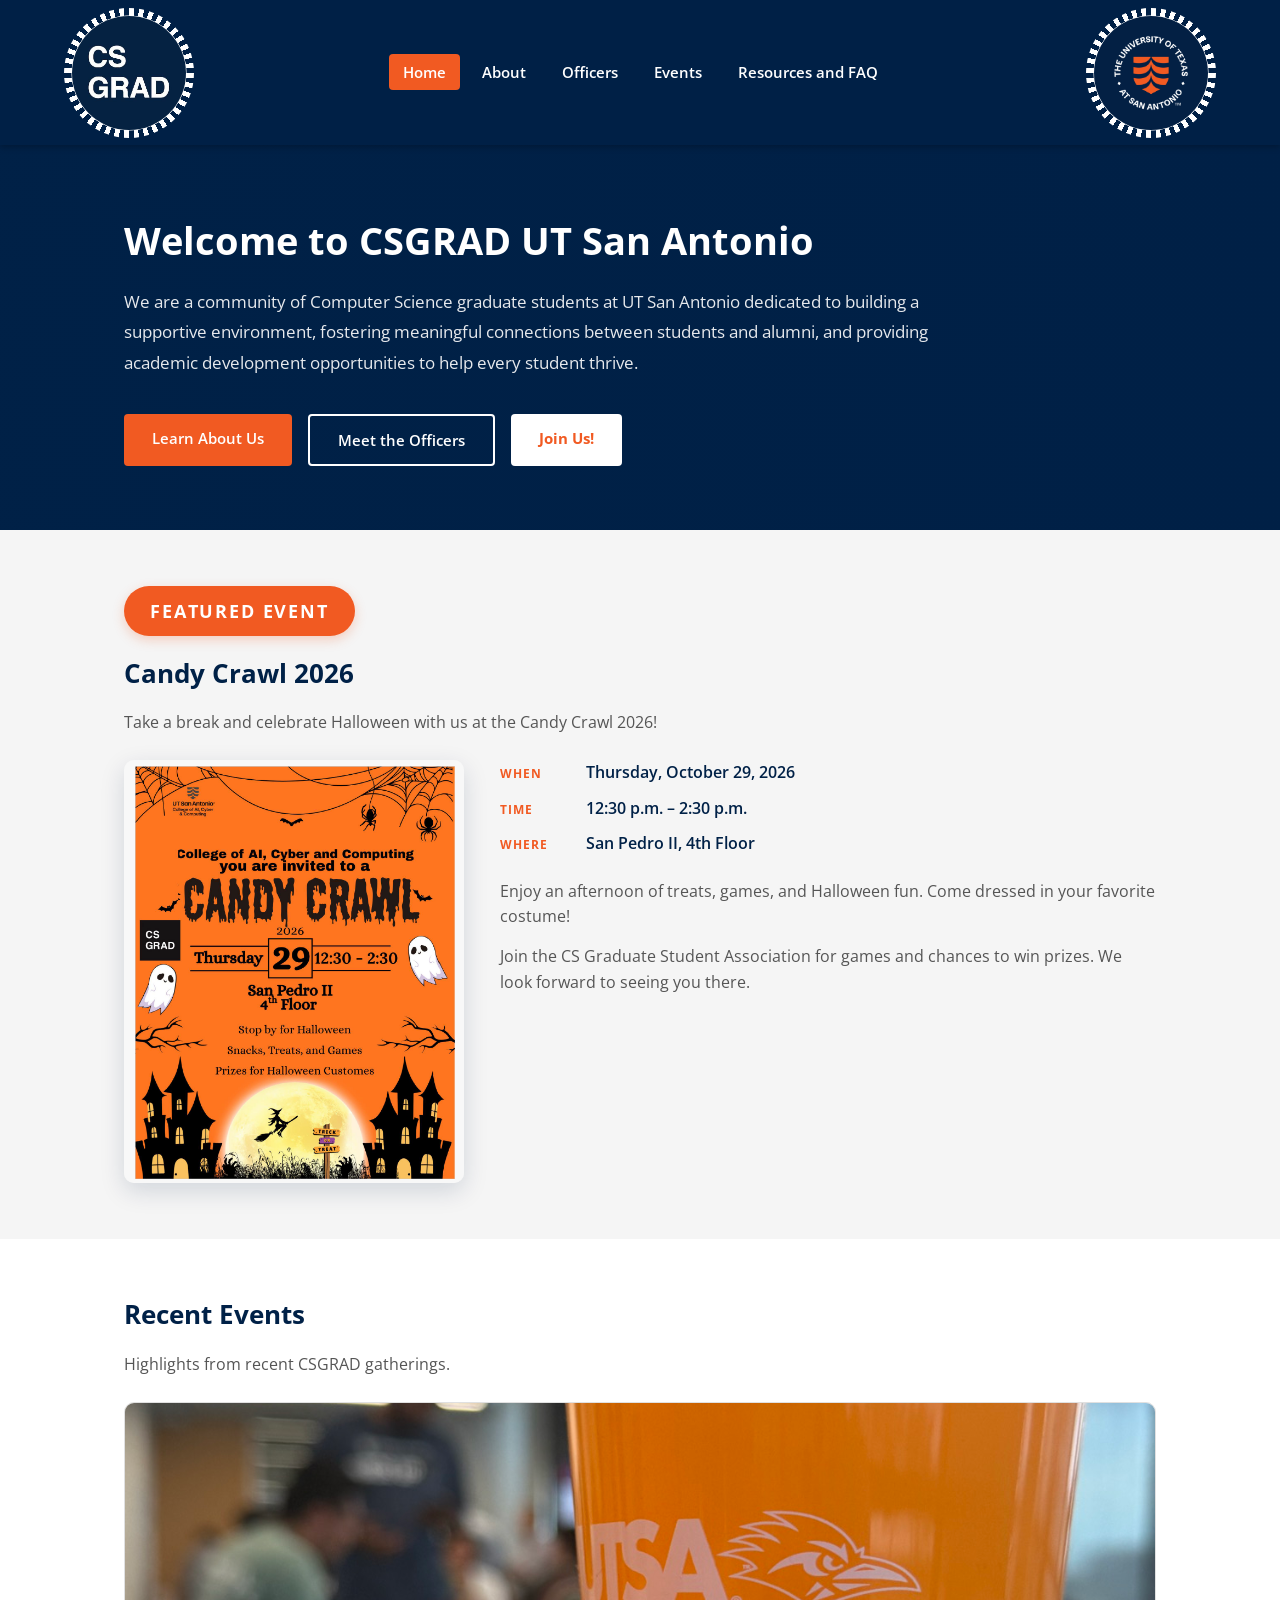
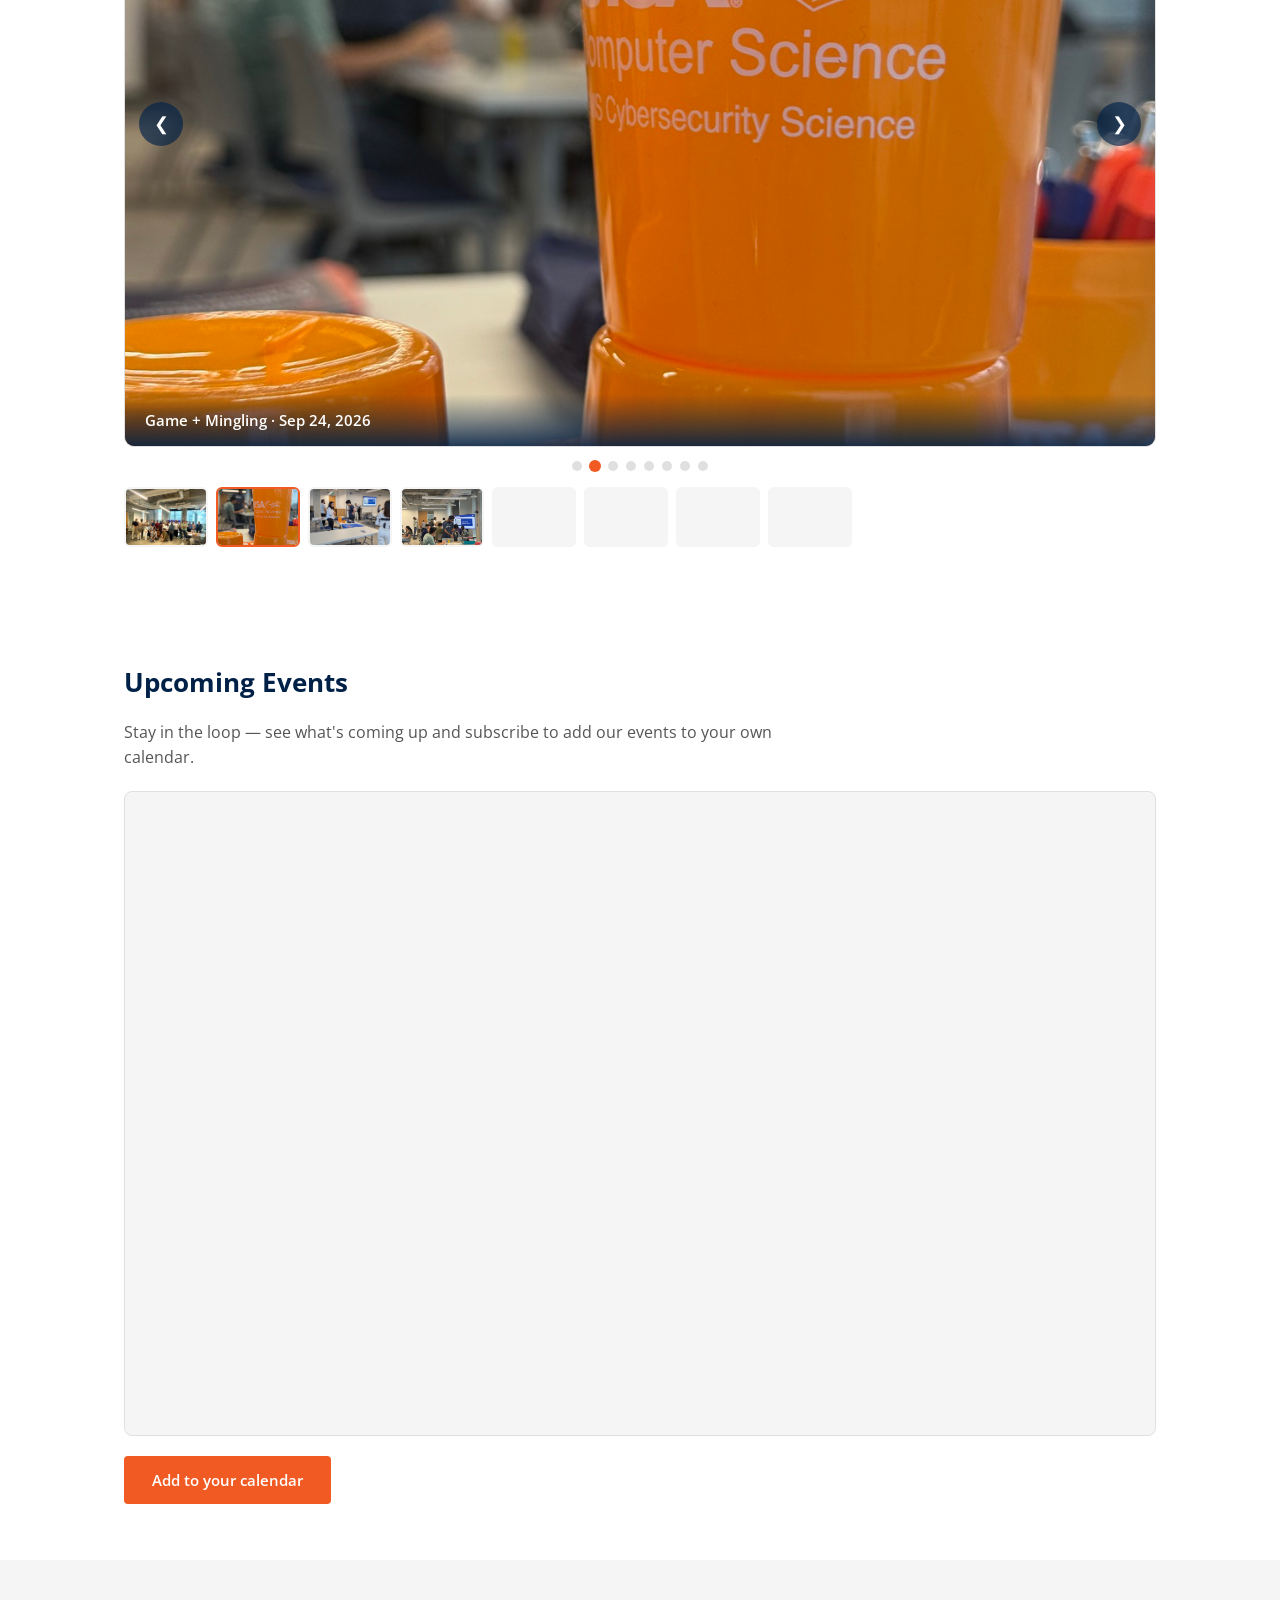
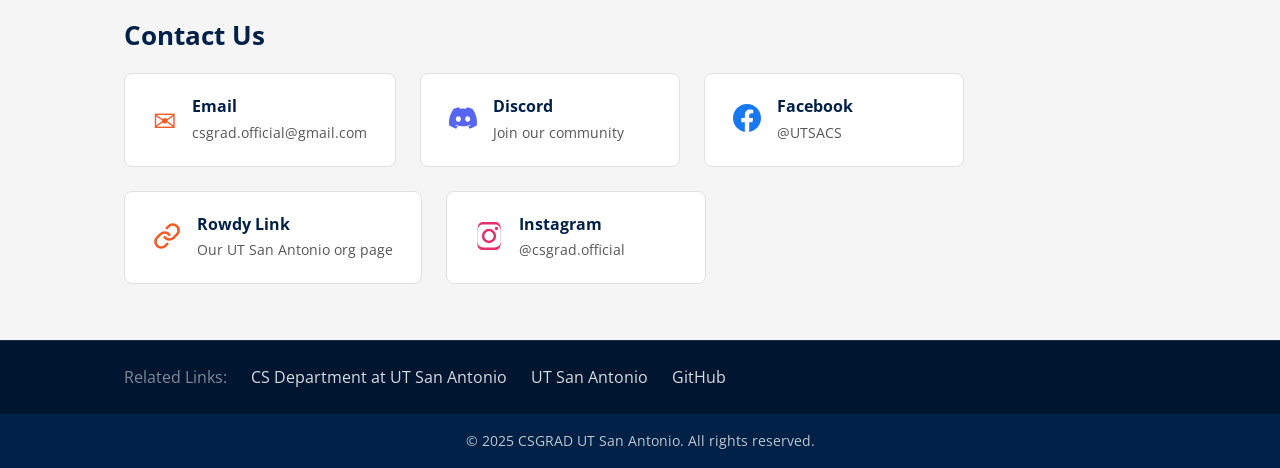
==== index.html @ 3ca91244 "Move Upcoming Events calendar to bottom of home page Reorder sections to: Hero -> Featured Event -> " ====
<!DOCTYPE html>
<html lang="en">
<head>
  <meta charset="UTF-8" />
  <meta name="viewport" content="width=device-width, initial-scale=1.0" />
  <title>CSGRAD UT San Antonio</title>
  <link rel="stylesheet" href="css/style.css" />
  <link rel="icon" href="logos/csgradlogo.jpeg" type="image/jpeg" />
</head>
<body>
  <div id="nav-placeholder"></div>

  <main>
    <!-- Hero -->
    <section class="hero">
      <canvas class="matrix-rain hero-matrix" aria-hidden="true"></canvas>
      <div class="container">
        <h1>Welcome to CSGRAD UT San Antonio</h1>
        <p>We are a community of Computer Science graduate students at UT San Antonio dedicated to building a supportive environment, fostering meaningful connections between students and alumni, and providing academic development opportunities to help every student thrive.</p>
        <div class="hero-buttons">
          <a href="about.html" class="btn btn-primary">Learn About Us</a>
          <a href="officers.html" class="btn btn-outline">Meet the Officers</a>
          <a href="https://forms.cloud.microsoft/r/kxCNFFy83H" class="btn btn-orange" target="_blank" rel="noopener">Join Us!</a>
        </div>
      </div>
    </section>

    <!-- Featured Event -->
    <section class="section section-alt featured-event">
      <div class="container">
        <span class="featured-event-badge">Featured Event</span>
        <h2>Candy Crawl 2026</h2>
        <p class="events-intro">Take a break and celebrate Halloween with us at the Candy Crawl 2026!</p>
        <div class="featured-event-grid">
          <div class="featured-event-poster">
            <img src="photos/events/halloween/image001.png" alt="CSGRAD Candy Crawl 2026 poster — Thursday, October 29, 12:30 to 2:30 pm, San Pedro II 4th Floor" />
          </div>
          <div class="featured-event-details">
            <ul class="featured-event-meta">
              <li><span class="meta-label">When</span><span class="meta-value">Thursday, October 29, 2026</span></li>
              <li><span class="meta-label">Time</span><span class="meta-value">12:30 p.m. &ndash; 2:30 p.m.</span></li>
              <li><span class="meta-label">Where</span><span class="meta-value">San Pedro II, 4th Floor</span></li>
            </ul>
            <p>Enjoy an afternoon of treats, games, and Halloween fun. Come dressed in your favorite costume!</p>
            <p>Join the CS Graduate Student Association for games and chances to win prizes. We look forward to seeing you there.</p>
          </div>
        </div>
      </div>
    </section>

    <!-- Recent Events (slideshow) -->
    <section class="section events-gallery">
      <div class="container">
        <h2>Recent Events</h2>
        <p class="events-intro">Highlights from recent CSGRAD gatherings.</p>
        <div class="slideshow" data-autoplay="3000" aria-roledescription="carousel" aria-label="Recent CSGRAD events">
          <div class="slideshow-stage" tabindex="0">
            <img class="slide is-active" src="photos/events/game-mingling-2026-09-24/photo-01.jpg" alt="CSGRAD Game + Mingling event, Sep 24, 2026 — photo 1" decoding="async" />
            <img class="slide" src="photos/events/game-mingling-2026-09-24/photo-02.jpg" alt="CSGRAD Game + Mingling event, Sep 24, 2026 — photo 2" decoding="async" loading="lazy" />
            <img class="slide" src="photos/events/game-mingling-2026-09-24/photo-03.jpg" alt="CSGRAD Game + Mingling event, Sep 24, 2026 — photo 3" decoding="async" loading="lazy" />
            <img class="slide" src="photos/events/game-mingling-2026-09-24/photo-04.jpg" alt="CSGRAD Game + Mingling event, Sep 24, 2026 — photo 4" decoding="async" loading="lazy" />
            <img class="slide" src="photos/events/game-mingling-2026-09-24/photo-05.jpg" alt="CSGRAD Game + Mingling event, Sep 24, 2026 — photo 5" decoding="async" loading="lazy" />
            <img class="slide" src="photos/events/game-mingling-2026-09-24/photo-06.jpg" alt="CSGRAD Game + Mingling event, Sep 24, 2026 — photo 6" decoding="async" loading="lazy" />
            <img class="slide" src="photos/events/game-mingling-2026-09-24/photo-07.jpg" alt="CSGRAD Game + Mingling event, Sep 24, 2026 — photo 7" decoding="async" loading="lazy" />
            <img class="slide" src="photos/events/game-mingling-2026-09-24/photo-08.jpg" alt="CSGRAD Game + Mingling event, Sep 24, 2026 — photo 8" decoding="async" loading="lazy" />
            <button class="slideshow-arrow slideshow-arrow-prev" type="button" aria-label="Previous slide">&#10094;</button>
            <button class="slideshow-arrow slideshow-arrow-next" type="button" aria-label="Next slide">&#10095;</button>
            <div class="slideshow-caption">Game + Mingling · Sep 24, 2026</div>
          </div>
          <div class="slideshow-dots" role="tablist" aria-label="Choose slide"></div>
          <div class="slideshow-thumbs" role="tablist" aria-label="Slide thumbnails"></div>
        </div>
      </div>
    </section>

    <!-- Upcoming Events -->
    <section class="section events-section">
      <div class="container">
        <h2>Upcoming Events</h2>
        <p class="events-intro">Stay in the loop — see what's coming up and subscribe to add our events to your own calendar.</p>
        <div class="events-embed">
          <iframe
            src="https://calendar.google.com/calendar/embed?src=csgrad.official%40gmail.com&ctz=America%2FChicago&mode=MONTH&showTitle=0&showPrint=0&showCalendars=0&showTabs=1&showTz=0&showNav=1&showDate=1"
            title="CSGRAD UT San Antonio events calendar"
            frameborder="0"
            scrolling="no"
            loading="lazy"></iframe>
        </div>
        <div class="events-cta">
          <a href="https://calendar.google.com/calendar/u/0?cid=Y3NncmFkLm9mZmljaWFsQGdtYWlsLmNvbQ"
             class="btn btn-primary"
             target="_blank"
             rel="noopener">Add to your calendar</a>
        </div>
      </div>
    </section>

    <!-- Contact -->
    <section class="section section-alt">
      <div class="container">
        <h2>Contact Us</h2>
        <div class="contact-cards">
          <a href="mailto:csgradofficial@gmail.com" class="contact-card">
            <div class="contact-icon">&#9993;</div>
            <div>
              <strong>Email</strong>
              <span>csgrad.official@gmail.com</span>
            </div>
          </a>
          <a href="https://discord.gg/RdWePc4hA3" target="_blank" rel="noopener" class="contact-card">
            <div class="contact-icon discord-icon">
              <svg xmlns="http://www.w3.org/2000/svg" viewBox="0 0 24 24" fill="currentColor" width="28" height="28">
                <path d="M20.317 4.37a19.791 19.791 0 0 0-4.885-1.515.074.074 0 0 0-.079.037c-.21.375-.444.864-.608 1.25a18.27 18.27 0 0 0-5.487 0 12.64 12.64 0 0 0-.617-1.25.077.077 0 0 0-.079-.037A19.736 19.736 0 0 0 3.677 4.37a.07.07 0 0 0-.032.027C.533 9.046-.32 13.58.099 18.057a.082.082 0 0 0 .031.057 19.9 19.9 0 0 0 5.993 3.03.078.078 0 0 0 .084-.028 14.09 14.09 0 0 0 1.226-1.994.076.076 0 0 0-.041-.106 13.107 13.107 0 0 1-1.872-.892.077.077 0 0 1-.008-.128 10.2 10.2 0 0 0 .372-.292.074.074 0 0 1 .077-.01c3.928 1.793 8.18 1.793 12.062 0a.074.074 0 0 1 .078.01c.12.098.246.198.373.292a.077.077 0 0 1-.006.127 12.299 12.299 0 0 1-1.873.892.077.077 0 0 0-.041.107c.36.698.772 1.362 1.225 1.993a.076.076 0 0 0 .084.028 19.839 19.839 0 0 0 6.002-3.03.077.077 0 0 0 .032-.054c.5-5.177-.838-9.674-3.549-13.66a.061.061 0 0 0-.031-.03zM8.02 15.33c-1.183 0-2.157-1.085-2.157-2.419 0-1.333.956-2.419 2.157-2.419 1.21 0 2.176 1.096 2.157 2.42 0 1.333-.956 2.418-2.157 2.418zm7.975 0c-1.183 0-2.157-1.085-2.157-2.419 0-1.333.955-2.419 2.157-2.419 1.21 0 2.176 1.096 2.157 2.42 0 1.333-.946 2.418-2.157 2.418z"/>
              </svg>
            </div>
            <div>
              <strong>Discord</strong>
              <span>Join our community</span>
            </div>
          </a>
          <a href="https://www.facebook.com/UTSACS/" target="_blank" rel="noopener" class="contact-card">
            <div class="contact-icon facebook-icon">
              <svg xmlns="http://www.w3.org/2000/svg" viewBox="0 0 24 24" fill="currentColor" width="28" height="28">
                <path d="M24 12.073c0-6.627-5.373-12-12-12s-12 5.373-12 12c0 5.99 4.388 10.954 10.125 11.854v-8.385H7.078v-3.47h3.047V9.43c0-3.007 1.792-4.669 4.533-4.669 1.312 0 2.686.235 2.686.235v2.953H15.83c-1.491 0-1.956.925-1.956 1.874v2.25h3.328l-.532 3.47h-2.796v8.385C19.612 23.027 24 18.062 24 12.073z"/>
              </svg>
            </div>
            <div>
              <strong>Facebook</strong>
              <span>@UTSACS</span>
            </div>
          </a>
          <a href="https://rowdylink.utsa.edu/organization/csgrad" target="_blank" rel="noopener" class="contact-card">
            <div class="contact-icon rowdylink-icon">
              <svg xmlns="http://www.w3.org/2000/svg" viewBox="0 0 24 24" fill="none" stroke="currentColor" stroke-width="2.2" stroke-linecap="round" stroke-linejoin="round" width="28" height="28">
                <path d="M10 13a5 5 0 0 0 7.54.54l3-3a5 5 0 0 0-7.07-7.07l-1.72 1.72"/>
                <path d="M14 11a5 5 0 0 0-7.54-.54l-3 3a5 5 0 0 0 7.07 7.07l1.72-1.72"/>
              </svg>
            </div>
            <div>
              <strong>Rowdy Link</strong>
              <span>Our UT San Antonio org page</span>
            </div>
          </a>
          <a href="https://www.instagram.com/csgrad.official/" target="_blank" rel="noopener" class="contact-card">
            <div class="contact-icon instagram-icon">
              <svg xmlns="http://www.w3.org/2000/svg" viewBox="0 0 24 24" fill="currentColor" width="28" height="28">
                <path d="M12 2.163c3.204 0 3.584.012 4.849.07 1.366.062 2.633.334 3.608 1.308.975.975 1.246 2.242 1.308 3.608.058 1.265.069 1.645.069 4.849 0 3.205-.012 3.584-.069 4.849-.062 1.366-.334 2.633-1.308 3.608-.975.975-2.242 1.246-3.608 1.308-1.265.058-1.645.069-4.849.069-3.204 0-3.584-.012-4.849-.069-1.366-.062-2.633-.334-3.608-1.308-.975-.975-1.246-2.242-1.308-3.608C2.175 15.647 2.163 15.267 2.163 12s.012-3.584.07-4.849c.062-1.366.334-2.633 1.308-3.608.975-.975 2.242-1.246 3.608-1.308C8.416 2.175 8.796 2.163 12 2.163zm0-2.163C8.741 0 8.332.014 7.052.072 5.775.132 4.657.393 3.678 1.372c-.98.98-1.24 2.097-1.3 3.374C2.014 6.026 2 6.435 2 12s.014 5.974.072 7.254c.06 1.277.32 2.394 1.3 3.374.98.98 2.097 1.24 3.374 1.3C8.026 23.986 8.435 24 12 24s3.974-.014 5.254-.072c1.277-.06 2.394-.32 3.374-1.3.98-.98 1.24-2.097 1.3-3.374.058-1.28.072-1.689.072-7.254s-.014-5.974-.072-7.254c-.06-1.277-.32-2.394-1.3-3.374-.98-.98-2.097-1.24-3.374-1.3C15.974.014 15.565 0 12 0zm0 5.838a6.162 6.162 0 1 0 0 12.324 6.162 6.162 0 0 0 0-12.324zM12 16a4 4 0 1 1 0-8 4 4 0 0 1 0 8zm6.406-11.845a1.44 1.44 0 1 0 0 2.881 1.44 1.44 0 0 0 0-2.881z"/>
              </svg>
            </div>
            <div>
              <strong>Instagram</strong>
              <span>@csgrad.official</span>
            </div>
          </a>
        </div>
      </div>
    </section>
  </main>

  <div id="footer-placeholder"></div>
  <script src="js/main.js"></script>
  <script src="js/matrix.js"></script>
  <script src="js/slideshow.js"></script>
</body>
</html>
---- css/style.css ----
@import url('https://fonts.googleapis.com/css2?family=Open+Sans:wght@400;600;700&display=swap');

/* ── Variables ── */
:root {
  --orange: #F15A22;
  --navy:   #002147;
  --white:  #FFFFFF;
  --gray-light: #F5F5F5;
  --gray-mid:   #E0E0E0;
  --gray-text:  #555555;
  --nav-height: 145px;
}

/* ── Reset ── */
*, *::before, *::after { box-sizing: border-box; margin: 0; padding: 0; }
html { scroll-behavior: smooth; }
body {
  font-family: 'Open Sans', sans-serif;
  font-size: 16px;
  line-height: 1.6;
  color: #222;
  background: var(--white);
  padding-top: var(--nav-height);
}
img { max-width: 100%; display: block; }
a { color: var(--orange); text-decoration: none; }
a:hover { text-decoration: underline; }

/* ── Layout container ── */
.container {
  width: 100%;
  max-width: 1080px;
  margin: 0 auto;
  padding: 0 24px;
}

/* ── Navbar ── */
.navbar {
  position: fixed;
  top: 0; left: 0; right: 0;
  height: var(--nav-height);
  background: var(--navy);
  z-index: 100;
  box-shadow: 0 2px 6px rgba(0,0,0,0.25);
}
.nav-container {
  display: grid;
  grid-template-columns: 1fr auto 1fr;
  align-items: center;
  height: 100%;
  max-width: 1200px;
  margin: 0 auto;
  padding: 0 24px;
}
.nav-logo-left,
.nav-logo-right {
  --frame-size: 130px;
  --teeth: 40;
  width: var(--frame-size);
  height: var(--frame-size);
  display: inline-flex;
  align-items: center;
  justify-content: center;
  border-radius: 50%;
  background:
    radial-gradient(closest-side, var(--white) 88%, transparent 89%),
    repeating-conic-gradient(var(--white) 0 calc(180deg / var(--teeth)), transparent 0 calc(360deg / var(--teeth)));
}
.nav-logo-left  { justify-self: start; }
.nav-logo-right { justify-self: end; }
.nav-logo-left img {
  height: 114px;
  width: 114px;
  object-fit: cover;
  border-radius: 50%;
}
.nav-logo-right img {
  height: 114px;
  width: 114px;
  object-fit: cover;
  object-position: center;
  border-radius: 50%;
}
.nav-links {
  list-style: none;
  display: flex;
  gap: 8px;
}
.nav-links a {
  color: var(--white);
  font-weight: 600;
  font-size: 0.95rem;
  padding: 8px 14px;
  border-radius: 4px;
  transition: background 0.2s;
}
.nav-links a:hover,
.nav-links a.active {
  background: var(--orange);
  text-decoration: none;
}
.nav-toggle {
  display: none;
  background: none;
  border: none;
  color: var(--white);
  font-size: 1.6rem;
  cursor: pointer;
}

/* ── Page header (used on inner pages) ── */
.page-header {
  background: var(--navy);
  color: var(--white);
  padding: 48px 0 40px;
  text-align: center;
  position: relative;
  overflow: hidden;
  isolation: isolate;
}
.page-header h1,
.page-header p { position: relative; z-index: 1; }
.page-header h1 {
  font-size: 2rem;
  font-weight: 700;
  letter-spacing: 0.02em;
}
.page-header p {
  margin-top: 8px;
  font-size: 1rem;
  opacity: 0.85;
}
.page-header-matrix {
  position: absolute;
  inset: 0;
  width: 100%;
  height: 100%;
  z-index: 0;
  opacity: 0.22;
  pointer-events: none;
}
@media (prefers-reduced-motion: reduce) {
  .page-header-matrix { display: none; }
}

/* ── Section ── */
.section {
  padding: 56px 0;
}
.section-alt {
  background: var(--gray-light);
}
.section h2 {
  font-size: 1.6rem;
  font-weight: 700;
  color: var(--navy);
  margin-bottom: 16px;
}
.section p {
  color: var(--gray-text);
  max-width: 720px;
}

/* ── Hero ── */
.hero {
  background: var(--navy);
  color: var(--white);
  padding: 72px 0 64px;
  position: relative;
  overflow: hidden;
  isolation: isolate;
}
.hero > .container { position: relative; z-index: 1; }
.hero-matrix {
  position: absolute;
  inset: 0;
  width: 100%;
  height: 100%;
  z-index: 0;
  opacity: 0.28;
  pointer-events: none;
}
.hero::after {
  content: "";
  position: absolute;
  inset: 0;
  z-index: 0;
  background: linear-gradient(90deg, rgba(0,33,71,0.85) 0%, rgba(0,33,71,0.35) 60%, rgba(0,33,71,0.05) 100%);
  pointer-events: none;
}
.nav-matrix {
  position: absolute;
  inset: 0;
  width: 100%;
  height: 100%;
  z-index: 0;
  opacity: 0.22;
  pointer-events: none;
}
.navbar { isolation: isolate; }
.navbar .nav-container { position: relative; z-index: 1; }
@media (prefers-reduced-motion: reduce) {
  .hero-matrix,
  .nav-matrix,
  .hero::after { display: none; }
}
.hero h1 {
  font-size: 2.4rem;
  font-weight: 700;
  margin-bottom: 24px;
  line-height: 1.2;
}
.hero p {
  font-size: 1.05rem;
  line-height: 1.8;
  max-width: 820px;
  opacity: 0.9;
  margin-bottom: 36px;
}
.hero-buttons {
  display: flex;
  gap: 16px;
  flex-wrap: wrap;
}
.btn {
  display: inline-block;
  padding: 12px 28px;
  border-radius: 4px;
  font-weight: 600;
  font-size: 0.95rem;
  transition: opacity 0.2s;
  text-decoration: none;
}
.btn:hover { opacity: 0.85; text-decoration: none; }
.btn-primary {
  background: var(--orange);
  color: var(--white);
}
.btn-outline {
  border: 2px solid var(--white);
  color: var(--white);
}
.btn-orange {
  background: var(--white);
  color: var(--orange);
  font-weight: 700;
}

/* ── What We Do cards ── */
.what-we-do-cards {
  display: grid;
  grid-template-columns: repeat(auto-fit, minmax(260px, 1fr));
  gap: 24px;
  margin-top: 24px;
}
.wwd-card {
  background: var(--white);
  border: 1px solid var(--gray-mid);
  border-radius: 8px;
  padding: 28px 24px;
  transition: transform 0.35s ease, box-shadow 0.35s ease;
}
.wwd-card:hover {
  transform: translateY(-6px);
  box-shadow: 0 12px 28px rgba(0, 33, 71, 0.12);
}
.wwd-icon {
  font-size: 2rem;
  margin-bottom: 12px;
  transition: transform 0.35s ease;
}
.wwd-card:hover .wwd-icon {
  transform: translateY(-4px);
}
.wwd-card h3 {
  font-size: 1.1rem;
  font-weight: 700;
  color: var(--navy);
  margin-bottom: 10px;
}
.wwd-card p {
  font-size: 0.95rem;
  color: var(--gray-text);
  max-width: none;
}
.about-cta { max-width: 640px; }
.about-cta p { margin-bottom: 24px; }

/* ── Scroll-triggered reveal ── */
.reveal,
.reveal-group > * {
  opacity: 0;
  transform: translateY(24px);
  transition: opacity 0.6s ease, transform 0.6s ease;
  will-change: opacity, transform;
}
.reveal.in-view,
.reveal-group > .in-view {
  opacity: 1;
  transform: translateY(0);
}
@media (prefers-reduced-motion: reduce) {
  .reveal,
  .reveal-group > * {
    opacity: 1;
    transform: none;
    transition: none;
  }
  .wwd-card,
  .wwd-card:hover { transform: none; box-shadow: none; transition: none; }
  .wwd-icon,
  .wwd-card:hover .wwd-icon { transform: none; transition: none; }
}

/* ── Officers ── */
.officers-grid {
  display: grid;
  grid-template-columns: repeat(auto-fill, minmax(300px, 1fr));
  gap: 28px;
  margin-top: 24px;
}
.officer-card {
  background: var(--white);
  border: 1px solid var(--gray-mid);
  border-radius: 10px;
  overflow: hidden;
  display: flex;
  flex-direction: column;
  transition: transform 0.35s ease, box-shadow 0.35s ease, opacity 0.6s ease;
  opacity: 0;
  transform: translateY(24px);
  will-change: transform, opacity;
}
.officer-card.in-view {
  opacity: 1;
  transform: translateY(0);
}
.officer-card:hover {
  transform: translateY(-6px);
  box-shadow: 0 12px 28px rgba(0, 33, 71, 0.15);
}
.officer-card.in-view:hover {
  transform: translateY(-6px);
}
.officer-photo-placeholder {
  width: 100%;
  height: 240px;
  background: var(--gray-light);
  display: flex;
  align-items: center;
  justify-content: center;
  color: #aaa;
  font-size: 1rem;
  border-bottom: 1px solid var(--gray-mid);
  overflow: hidden;
}
.officer-photo-placeholder img {
  width: 100%;
  height: 100%;
  object-fit: cover;
  transition: transform 0.5s ease;
}
.officer-card:hover .officer-photo-placeholder img {
  transform: scale(1.06);
}
@media (prefers-reduced-motion: reduce) {
  .officer-card {
    opacity: 1;
    transform: none;
    transition: none;
  }
  .officer-card:hover,
  .officer-card.in-view:hover { transform: none; box-shadow: none; }
  .officer-photo-placeholder img,
  .officer-card:hover .officer-photo-placeholder img { transition: none; transform: none; }
}
.officer-info {
  padding: 20px;
  display: flex;
  flex-direction: column;
  gap: 6px;
  flex: 1;
}
.officer-name {
  font-size: 1.1rem;
  font-weight: 700;
  color: var(--navy);
  margin: 0;
}
.officer-pronouns {
  font-size: 0.8rem;
  color: #888;
}
.officer-title {
  display: inline-block;
  background: var(--orange);
  color: var(--white);
  font-size: 0.78rem;
  font-weight: 700;
  padding: 3px 10px;
  border-radius: 20px;
  margin: 4px 0 8px;
  align-self: flex-start;
}
.officer-responsibilities {
  padding-left: 18px;
  font-size: 0.88rem;
  color: var(--gray-text);
  line-height: 1.7;
  margin-bottom: 8px;
}
.officer-bio-label {
  font-size: 0.78rem;
  font-weight: 700;
  text-transform: uppercase;
  letter-spacing: 0.06em;
  color: var(--navy);
  margin-top: 8px;
}
.officer-bio {
  font-size: 0.9rem;
  color: var(--gray-text);
  line-height: 1.6;
  max-width: none;
  flex: 1;
}
.officer-linkedin {
  display: inline-block;
  margin-top: 10px;
  font-size: 0.88rem;
  font-weight: 600;
  color: #0077B5;
}
.officer-linkedin:hover { text-decoration: underline; }
.officer-links { display: flex; gap: 16px; margin-top: 10px; flex-wrap: wrap; }
.officer-website { font-size: 0.88rem; font-weight: 600; color: var(--orange); }
.officer-website:hover { text-decoration: underline; }

/* ── Accordion (Resources page) ── */
.accordion {
  background: var(--white);
  border: 1px solid var(--gray-mid);
  border-radius: 8px;
  margin-bottom: 16px;
  overflow: hidden;
}
.accordion summary {
  cursor: pointer;
  padding: 24px 28px;
  font-size: 1.5rem;
  font-weight: 700;
  color: var(--navy);
  background: var(--gray-light);
  list-style: none;
  display: flex;
  align-items: center;
  gap: 16px;
  transition: background 0.2s;
  position: relative;
}
.accordion summary,
.accordion summary::marker,
.accordion summary::-webkit-details-marker { list-style: none; }
.accordion summary::-webkit-details-marker { display: none; }
.accordion summary::after {
  content: "+";
  margin-left: auto;
  font-size: 2rem;
  font-weight: 400;
  color: var(--orange);
  transition: transform 0.3s;
}
.accordion[open] summary::after { content: "−"; }
.accordion summary:hover { background: #eaeaea; }
.accordion-icon {
  font-size: 1.9rem;
  line-height: 1;
}
.accordion-body {
  padding: 24px 28px 32px;
  border-top: 1px solid var(--gray-mid);
}
.accordion-body h3 {
  color: var(--navy);
  font-size: 1.15rem;
  font-weight: 700;
  margin-top: 24px;
  margin-bottom: 10px;
  padding-bottom: 6px;
  border-bottom: 2px solid var(--orange);
  display: inline-block;
}
.accordion-body h3:first-child { margin-top: 0; }
.accordion-body h4 {
  color: var(--navy);
  font-size: 1rem;
  font-weight: 700;
  margin-top: 18px;
  margin-bottom: 8px;
}
.accordion-body p {
  color: var(--gray-text);
  margin-bottom: 12px;
  max-width: none;
}
.accordion-body ul {
  padding-left: 22px;
  color: var(--gray-text);
  line-height: 1.7;
  margin-bottom: 12px;
}
.accordion-body ul li { margin-bottom: 6px; }
.accordion-body .tip {
  background: #FFF6E5;
  border-left: 4px solid var(--orange);
  padding: 12px 16px;
  border-radius: 4px;
  margin: 14px 0;
}
.accordion-body .table-wrap {
  overflow-x: auto;
  margin: 12px 0 18px;
}
.accordion-body table {
  border-collapse: collapse;
  width: 100%;
  font-size: 0.92rem;
  border: 1px solid var(--gray-mid);
}
.accordion-body th,
.accordion-body td {
  padding: 10px 14px;
  text-align: left;
  border: 1px solid var(--gray-mid);
  vertical-align: top;
}
.accordion-body th {
  background: var(--gray-light);
  color: var(--navy);
  font-weight: 700;
  border-bottom: 2px solid var(--orange);
}
.accordion-body tbody tr:hover { background: #FAFAFA; }
.accordion-body code {
  background: var(--gray-light);
  padding: 2px 6px;
  border-radius: 3px;
  font-size: 0.88em;
  font-family: 'Courier New', monospace;
}
.documents-list {
  list-style: none;
  padding: 0;
  margin: 0;
}
.documents-list li { margin-bottom: 10px; }
.documents-list a {
  display: flex;
  align-items: center;
  gap: 14px;
  padding: 16px 20px;
  background: var(--white);
  border: 1px solid var(--gray-mid);
  border-radius: 8px;
  text-decoration: none;
  color: var(--navy);
  transition: box-shadow 0.2s, border-color 0.2s;
}
.documents-list a:hover {
  box-shadow: 0 3px 10px rgba(0,0,0,0.08);
  border-color: var(--orange);
  text-decoration: none;
}
.documents-list a::before {
  content: "\2B07";
  color: var(--orange);
  font-size: 1.2rem;
  font-weight: 700;
}
.doc-meta {
  margin-left: auto;
  font-size: 0.82rem;
  color: var(--gray-text);
  font-weight: 400;
}

/* ── Map preview cards ── */
.map-grid {
  display: grid;
  grid-template-columns: repeat(auto-fit, minmax(260px, 1fr));
  gap: 20px;
  margin: 8px 0 18px;
}
.map-card {
  margin: 0;
  background: var(--white);
  border: 1px solid var(--gray-mid);
  border-radius: 8px;
  overflow: hidden;
  display: flex;
  flex-direction: column;
}
.map-card > a {
  display: block;
  background: var(--gray-light);
  line-height: 0;
}
.map-card img {
  width: 100%;
  height: auto;
  display: block;
  transition: transform 0.25s;
}
.map-card:hover img { transform: scale(1.02); }
.map-card figcaption {
  padding: 12px 16px;
  display: flex;
  align-items: center;
  justify-content: space-between;
  gap: 12px;
  color: var(--navy);
  font-size: 0.95rem;
  border-top: 1px solid var(--gray-mid);
}
.map-download {
  font-size: 0.85rem;
  font-weight: 700;
  color: var(--orange);
  text-decoration: none;
  white-space: nowrap;
}
.map-download:hover { text-decoration: underline; }
.map-source {
  font-size: 0.85rem;
  color: var(--gray-text);
  margin-top: 8px;
}

/* ── Alumni ── */
.alumni-grid {
  display: grid;
  grid-template-columns: repeat(auto-fit, minmax(240px, 1fr));
  gap: 24px;
  margin-top: 24px;
}
.alumni-card {
  background: var(--gray-light);
  border: 1px solid var(--gray-mid);
  border-radius: 8px;
  padding: 24px;
}
.alumni-year {
  font-size: 1.4rem;
  font-weight: 700;
  color: var(--orange);
  margin-bottom: 16px;
  padding-bottom: 8px;
  border-bottom: 2px solid var(--orange);
}
.alumni-list {
  list-style: none;
  display: flex;
  flex-direction: column;
  gap: 10px;
}
.alumni-list li {
  display: flex;
  flex-direction: column;
  gap: 2px;
}
.alumni-role {
  font-size: 0.75rem;
  font-weight: 700;
  text-transform: uppercase;
  letter-spacing: 0.05em;
  color: var(--navy);
}
.alumni-name {
  font-size: 0.95rem;
  color: #333;
}

/* ── Bylaws ── */
.bylaws-block {
  margin-bottom: 40px;
}
.bylaws-block h3 {
  font-size: 1.25rem;
  font-weight: 700;
  color: var(--navy);
  margin-bottom: 14px;
  padding-bottom: 8px;
  border-bottom: 2px solid var(--orange);
  display: inline-block;
}
.bylaws-list {
  list-style: none;
  margin: 12px 0 16px;
  display: flex;
  flex-wrap: wrap;
  gap: 10px;
}
.bylaws-list li {
  display: flex;
  align-items: center;
  gap: 8px;
  background: var(--white);
  border: 1px solid var(--gray-mid);
  border-radius: 6px;
  padding: 8px 14px;
  font-size: 0.95rem;
}
.badge {
  background: var(--orange);
  color: var(--white);
  font-size: 0.72rem;
  font-weight: 700;
  padding: 2px 8px;
  border-radius: 20px;
  text-transform: uppercase;
  letter-spacing: 0.04em;
}
.badge-gray {
  background: #888;
}
.bylaws-roles {
  display: grid;
  grid-template-columns: repeat(auto-fit, minmax(300px, 1fr));
  gap: 20px;
  margin-top: 20px;
}
.bylaws-role {
  background: var(--white);
  border: 1px solid var(--gray-mid);
  border-radius: 8px;
  padding: 20px 20px 20px 20px;
}
.bylaws-role h4 {
  font-size: 1rem;
  font-weight: 700;
  color: var(--navy);
  margin-bottom: 10px;
  display: flex;
  align-items: center;
  gap: 8px;
  flex-wrap: wrap;
}
.bylaws-role ul {
  padding-left: 18px;
  color: var(--gray-text);
  font-size: 0.9rem;
  line-height: 1.7;
}

/* ── Featured event (Home) ── */
.featured-event-badge {
  display: inline-block;
  background: var(--orange);
  color: #fff;
  padding: 10px 26px;
  border-radius: 999px;
  font-size: 1.15rem;
  font-weight: 700;
  letter-spacing: 0.1em;
  text-transform: uppercase;
  margin-bottom: 18px;
  box-shadow: 0 4px 12px rgba(241, 90, 34, 0.25);
}
.featured-event-card {
  background: #fff;
  border-radius: 12px;
  padding: 28px;
  box-shadow: 0 4px 16px rgba(0, 33, 71, 0.08);
  margin-top: 20px;
}
.featured-event-title {
  font-size: 1.9rem;
  color: var(--navy);
  margin: 0 0 10px;
}
.featured-event-grid {
  display: grid;
  grid-template-columns: minmax(240px, 340px) 1fr;
  gap: 36px;
  align-items: start;
  margin-top: 24px;
}
.featured-event-poster {
  border-radius: 10px;
  overflow: hidden;
  box-shadow: 0 8px 24px rgba(0, 33, 71, 0.15);
  background: var(--gray-light);
}
.featured-event-poster img {
  display: block;
  width: 100%;
  height: auto;
}
.featured-event-details {
  color: var(--gray-text);
}
.featured-event-details p {
  margin: 0 0 14px;
  line-height: 1.6;
}
.featured-event-meta {
  list-style: none;
  padding: 0;
  margin: 0 0 22px;
  display: grid;
  gap: 10px;
}
.featured-event-meta li {
  display: grid;
  grid-template-columns: 72px 1fr;
  gap: 14px;
  align-items: baseline;
}
.featured-event-meta .meta-label {
  color: var(--orange);
  font-weight: 700;
  text-transform: uppercase;
  font-size: 0.78rem;
  letter-spacing: 0.08em;
}
.featured-event-meta .meta-value {
  color: var(--navy);
  font-weight: 600;
}
@media (max-width: 720px) {
  .featured-event-grid {
    grid-template-columns: 1fr;
    gap: 24px;
  }
  .featured-event-poster {
    max-width: 320px;
    margin: 0 auto;
  }
}

/* ── Upcoming Events ── */
.events-intro {
  color: var(--gray-text);
  margin-bottom: 20px;
  max-width: 720px;
}
.events-embed {
  position: relative;
  width: 100%;
  aspect-ratio: 16 / 10;
  border: 1px solid var(--gray-mid);
  border-radius: 8px;
  overflow: hidden;
  background: var(--gray-light);
}
.events-embed iframe {
  position: absolute;
  inset: 0;
  width: 100%;
  height: 100%;
  border: 0;
}
.events-cta {
  margin-top: 20px;
}
@media (max-width: 720px) {
  .events-embed { aspect-ratio: 3 / 4; }
}

/* ── Past events page ── */
.past-events-list {
  list-style: none;
  padding: 0;
  margin: 0;
  display: flex;
  flex-direction: column;
  gap: 40px;
}
.past-event {
  display: grid;
  grid-template-columns: minmax(0, 5fr) minmax(0, 7fr);
  gap: 28px;
  align-items: start;
  background: var(--white);
  border: 1px solid var(--gray-mid);
  border-radius: 10px;
  overflow: hidden;
  transition: transform 0.3s ease, box-shadow 0.3s ease;
}
.past-event:hover {
  transform: translateY(-4px);
  box-shadow: 0 10px 24px rgba(0, 33, 71, 0.12);
}
.past-event-photo {
  display: block;
  overflow: hidden;
  aspect-ratio: 4 / 3;
  background: var(--gray-light);
}
.past-event-photo img {
  width: 100%;
  height: 100%;
  object-fit: cover;
  transition: transform 0.5s ease;
}
.past-event:hover .past-event-photo img { transform: scale(1.05); }
.past-event-body {
  padding: 28px 28px 28px 0;
}
.past-event-body h2,
.past-event-body h3 {
  font-size: 1.4rem;
  color: var(--navy);
  margin: 0 0 6px;
  border-bottom: none;
}
.past-event-meta {
  color: var(--orange);
  font-weight: 700;
  font-size: 0.9rem;
  text-transform: uppercase;
  letter-spacing: 0.05em;
  margin: 0 0 14px;
  max-width: none;
}
.past-event-body p:not(.past-event-meta) {
  color: var(--gray-text);
  line-height: 1.7;
  max-width: none;
  margin: 0;
}
@media (max-width: 720px) {
  .past-event {
    grid-template-columns: 1fr;
    gap: 0;
  }
  .past-event-body { padding: 22px; }
}
@media (prefers-reduced-motion: reduce) {
  .past-event, .past-event:hover { transform: none; box-shadow: none; transition: none; }
  .past-event-photo img, .past-event:hover .past-event-photo img { transition: none; transform: none; }
}

/* ── Events slideshow ── */
.events-gallery { }
.slideshow {
  margin-top: 24px;
  max-width: 100%;
}
.slideshow-stage {
  position: relative;
  width: 100%;
  aspect-ratio: 16 / 10;
  background: var(--gray-light);
  border: 1px solid var(--gray-mid);
  border-radius: 10px;
  overflow: hidden;
  outline: none;
}
.slideshow-stage:focus-visible {
  box-shadow: 0 0 0 3px rgba(241, 90, 34, 0.4);
}
.slide {
  position: absolute;
  inset: 0;
  width: 100%;
  height: 100%;
  object-fit: cover;
  opacity: 0;
  transition: opacity 0.4s ease;
  pointer-events: none;
}
.slide.is-active {
  opacity: 1;
  pointer-events: auto;
}
.slideshow-arrow {
  position: absolute;
  top: 50%;
  transform: translateY(-50%);
  width: 44px;
  height: 44px;
  border-radius: 50%;
  border: none;
  background: rgba(0, 33, 71, 0.65);
  color: var(--white);
  font-size: 1.1rem;
  line-height: 1;
  cursor: pointer;
  display: inline-flex;
  align-items: center;
  justify-content: center;
  transition: background 0.2s, transform 0.2s;
  z-index: 2;
}
.slideshow-arrow:hover { background: var(--orange); }
.slideshow-arrow:active { transform: translateY(-50%) scale(0.94); }
.slideshow-arrow-prev { left: 14px; }
.slideshow-arrow-next { right: 14px; }
.slideshow-caption {
  position: absolute;
  left: 0;
  right: 0;
  bottom: 0;
  padding: 14px 20px;
  color: var(--white);
  font-size: 0.95rem;
  font-weight: 600;
  background: linear-gradient(to top, rgba(0, 33, 71, 0.85), rgba(0, 33, 71, 0));
  z-index: 1;
}
.slideshow-dots {
  display: flex;
  justify-content: center;
  gap: 8px;
  margin-top: 14px;
}
.slideshow-dot {
  width: 10px;
  height: 10px;
  border-radius: 50%;
  border: none;
  padding: 0;
  background: var(--gray-mid);
  cursor: pointer;
  transition: background 0.2s, transform 0.2s;
}
.slideshow-dot:hover { background: #b0b4bb; }
.slideshow-dot.is-active {
  background: var(--orange);
  transform: scale(1.2);
}
.slideshow-thumbs {
  display: flex;
  gap: 8px;
  margin-top: 16px;
  overflow-x: auto;
  padding-bottom: 4px;
}
.slideshow-thumb {
  flex: 0 0 auto;
  width: 84px;
  height: 60px;
  padding: 0;
  border: 2px solid transparent;
  border-radius: 6px;
  overflow: hidden;
  background: var(--gray-light);
  cursor: pointer;
  transition: border-color 0.2s, transform 0.2s;
}
.slideshow-thumb img {
  width: 100%;
  height: 100%;
  object-fit: cover;
  display: block;
}
.slideshow-thumb:hover { transform: translateY(-2px); }
.slideshow-thumb.is-active {
  border-color: var(--orange);
}
@media (max-width: 720px) {
  .slideshow-stage { aspect-ratio: 4 / 3; }
  .slideshow-thumbs { display: none; }
  .slideshow-arrow { width: 38px; height: 38px; }
  .slideshow-arrow-prev { left: 8px; }
  .slideshow-arrow-next { right: 8px; }
}
@media (prefers-reduced-motion: reduce) {
  .slide { transition: none; }
  .slideshow-arrow, .slideshow-dot, .slideshow-thumb { transition: none; }
}

/* ── Contact cards ── */
.contact-cards {
  display: flex;
  gap: 24px;
  flex-wrap: wrap;
  margin-top: 8px;
}
.contact-card {
  display: flex;
  align-items: center;
  gap: 16px;
  background: var(--white);
  border: 1px solid var(--gray-mid);
  border-radius: 8px;
  padding: 20px 28px;
  text-decoration: none;
  color: var(--navy);
  transition: box-shadow 0.2s;
  min-width: 260px;
}
.contact-card:hover { box-shadow: 0 4px 12px rgba(0,0,0,0.1); text-decoration: none; }
.contact-card strong { display: block; font-size: 1rem; color: var(--navy); }
.contact-card span { font-size: 0.9rem; color: var(--gray-text); }
.contact-icon {
  font-size: 28px;
  color: var(--orange);
  line-height: 1;
}
.discord-icon { color: #5865F2; }
.instagram-icon { color: #E1306C; }
.facebook-icon { color: #1877F2; }
.rowdylink-icon { color: var(--orange); }

/* ── Footer ── */
.footer-links {
  background: #001530;
  padding: 24px 0;
  border-top: 1px solid rgba(255,255,255,0.1);
}
.footer-links .container {
  display: flex;
  align-items: center;
  gap: 24px;
  flex-wrap: wrap;
}
.footer-links span {
  color: rgba(255,255,255,0.5);
  font-size: 1rem;
}
.footer-links a {
  color: rgba(255,255,255,0.85);
  font-size: 1rem;
  text-decoration: none;
  transition: color 0.2s;
}
.footer-links a:hover { color: var(--orange); text-decoration: none; }
.footer {
  background: var(--navy);
  color: var(--white);
  padding: 16px 24px;
  text-align: center;
}
.footer-container p {
  font-size: 0.85rem;
  opacity: 0.75;
}

/* ── Responsive ── */
@media (max-width: 720px) {
  .nav-toggle { display: block; }
  .nav-links {
    display: none;
    flex-direction: column;
    position: absolute;
    top: var(--nav-height);
    left: 0; right: 0;
    background: var(--navy);
    padding: 12px 0 20px;
    gap: 0;
  }
  .nav-links.open { display: flex; }
  .nav-links a { border-radius: 4px; padding: 6px 10px; margin: 2px auto; display: inline-block; align-self: center; }
  .footer-container { flex-direction: column; align-items: flex-start; }
}
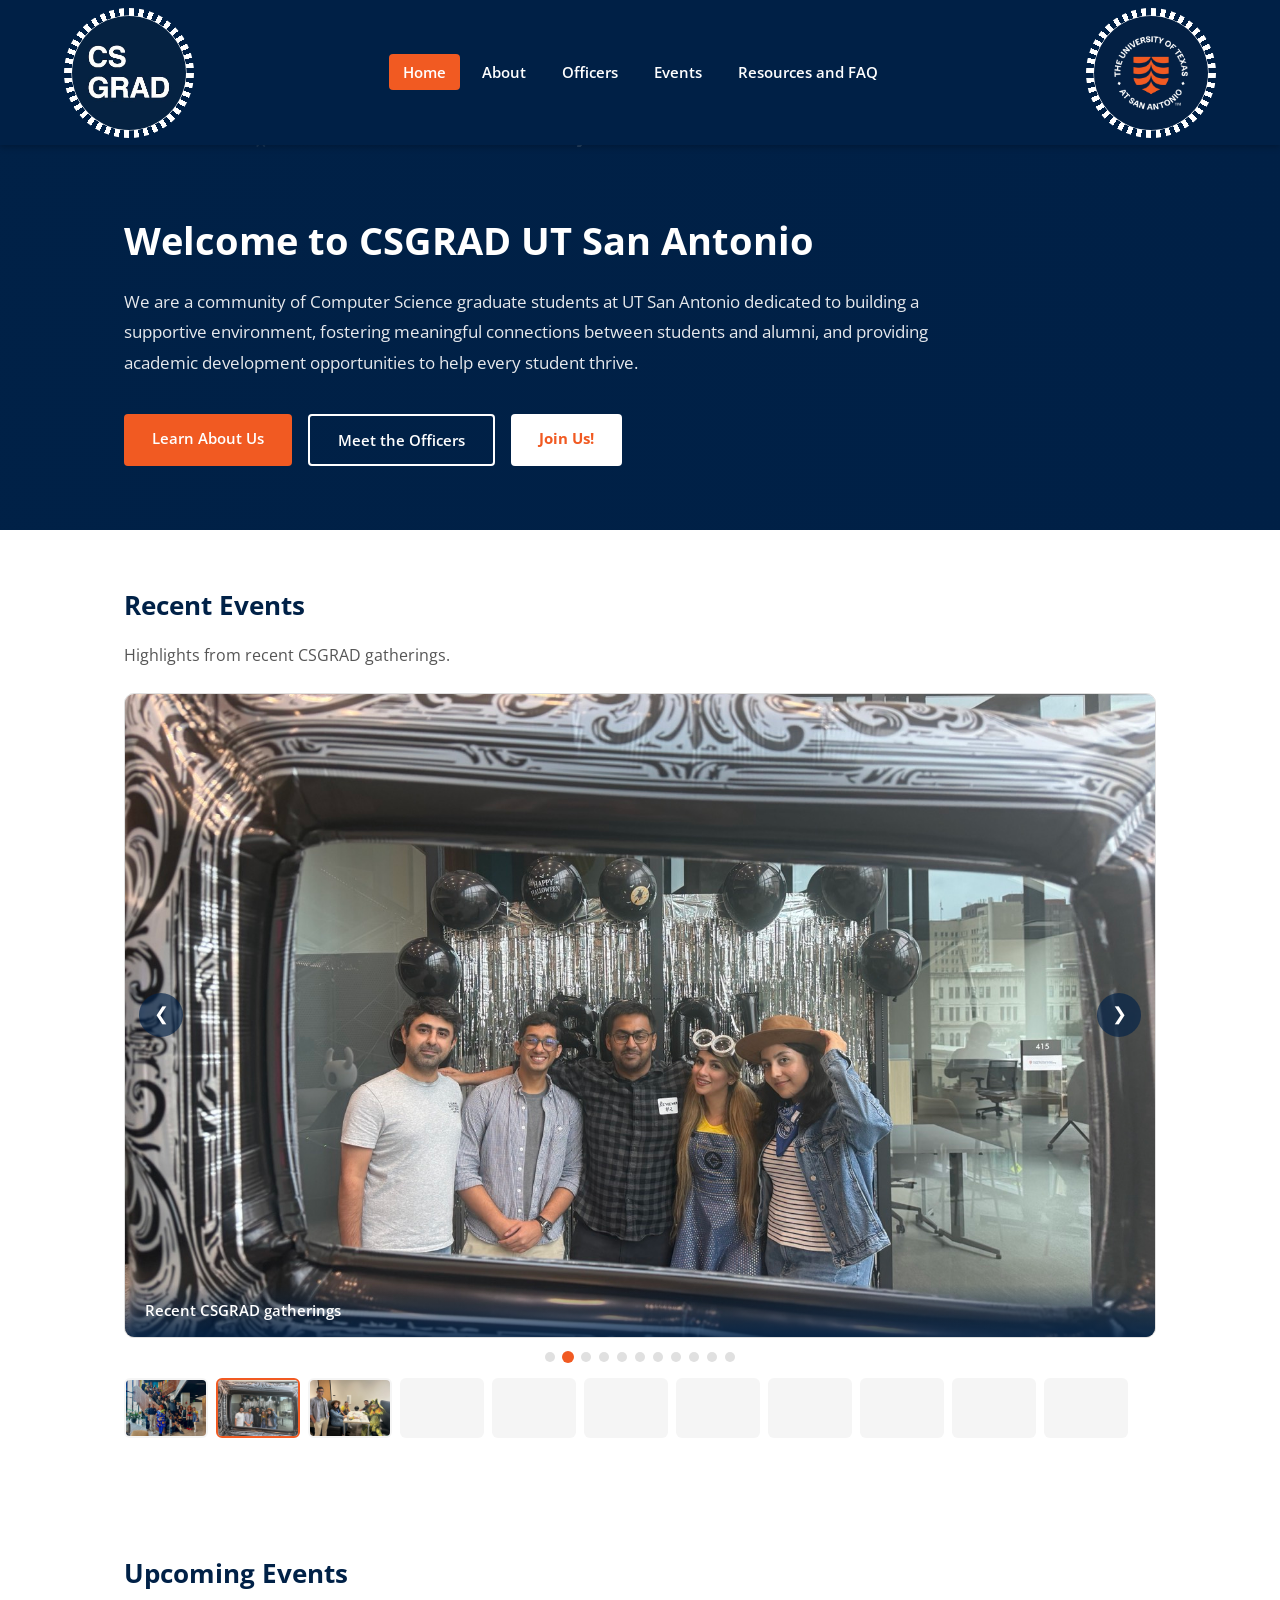
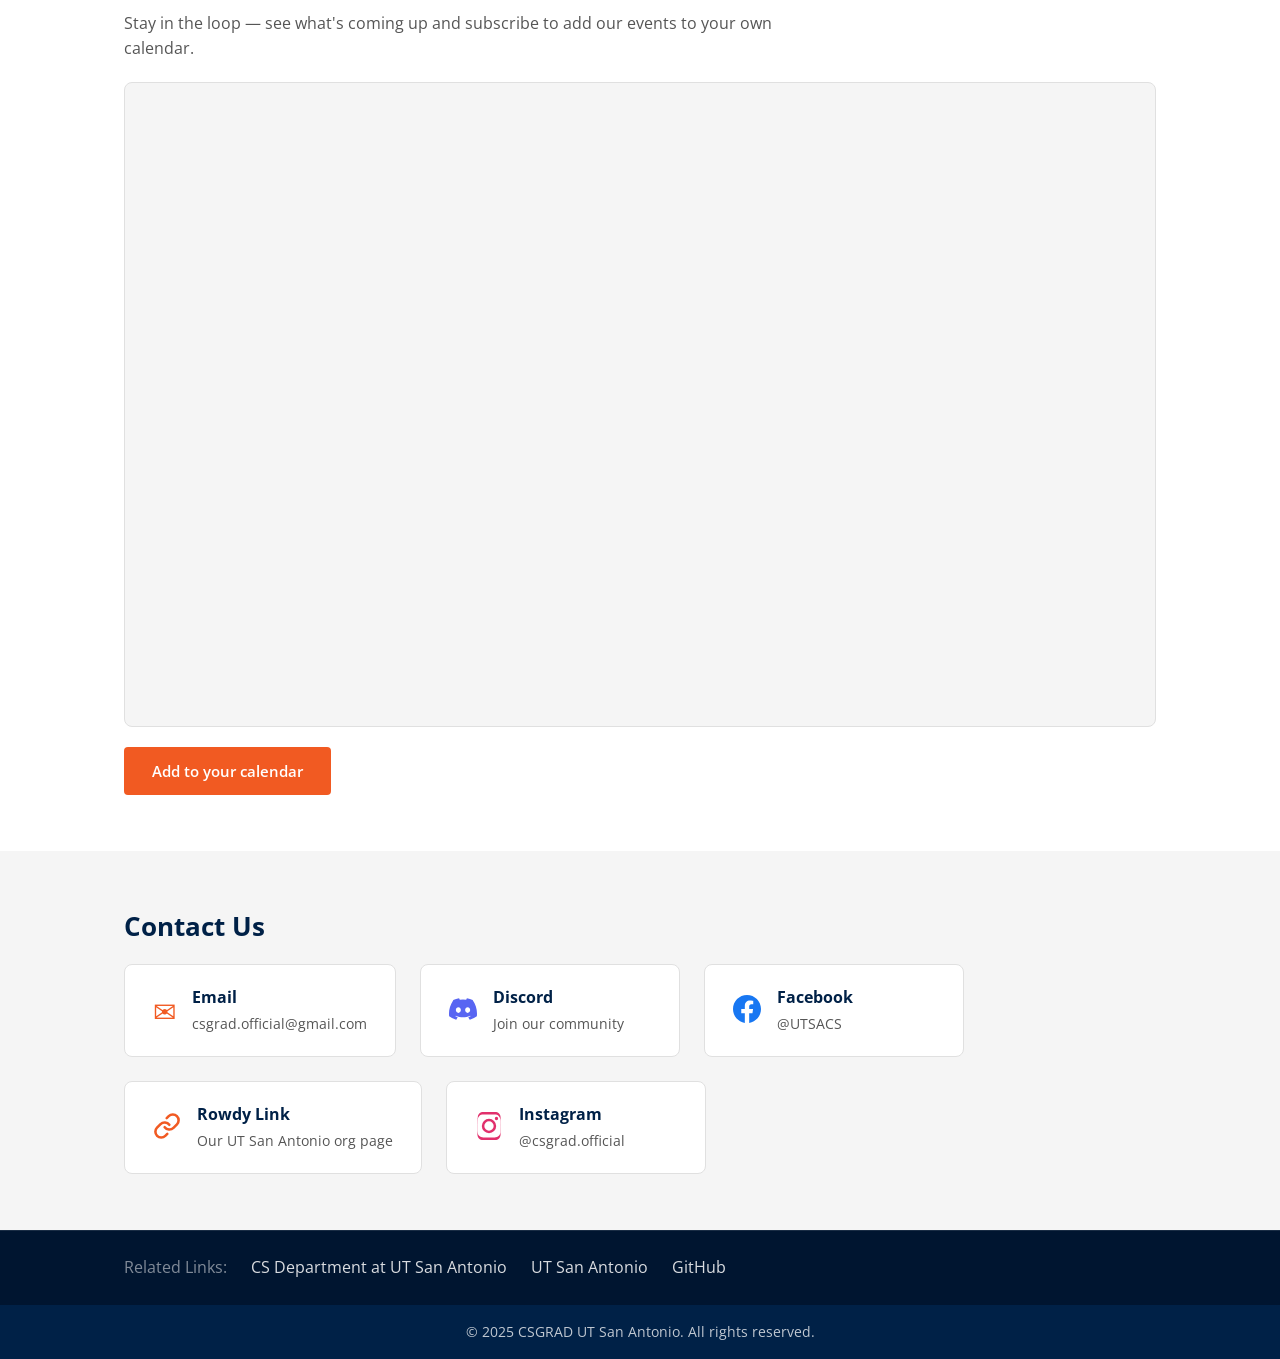
==== commit 16322563: "Move Candy Crawl to Past Events + add Halloween photos to home gallery - events.html: Candy Crawl mo" ====
--- a/index.html
+++ b/index.html
@@ -25,29 +25,6 @@
       </div>
     </section>
 
-    <!-- Featured Event -->
-    <section class="section section-alt featured-event">
-      <div class="container">
-        <span class="featured-event-badge">Featured Event</span>
-        <h2>Candy Crawl 2026</h2>
-        <p class="events-intro">Take a break and celebrate Halloween with us at the Candy Crawl 2026!</p>
-        <div class="featured-event-grid">
-          <div class="featured-event-poster">
-            <img src="photos/events/halloween/image001.png" alt="CSGRAD Candy Crawl 2026 poster — Thursday, October 29, 12:30 to 2:30 pm, San Pedro II 4th Floor" />
-          </div>
-          <div class="featured-event-details">
-            <ul class="featured-event-meta">
-              <li><span class="meta-label">When</span><span class="meta-value">Thursday, October 29, 2026</span></li>
-              <li><span class="meta-label">Time</span><span class="meta-value">12:30 p.m. &ndash; 2:30 p.m.</span></li>
-              <li><span class="meta-label">Where</span><span class="meta-value">San Pedro II, 4th Floor</span></li>
-            </ul>
-            <p>Enjoy an afternoon of treats, games, and Halloween fun. Come dressed in your favorite costume!</p>
-            <p>Join the CS Graduate Student Association for games and chances to win prizes. We look forward to seeing you there.</p>
-          </div>
-        </div>
-      </div>
-    </section>
-
     <!-- Recent Events (slideshow) -->
     <section class="section events-gallery">
       <div class="container">
@@ -55,7 +32,10 @@
         <p class="events-intro">Highlights from recent CSGRAD gatherings.</p>
         <div class="slideshow" data-autoplay="3000" aria-roledescription="carousel" aria-label="Recent CSGRAD events">
           <div class="slideshow-stage" tabindex="0">
-            <img class="slide is-active" src="photos/events/game-mingling-2026-09-24/photo-01.jpg" alt="CSGRAD Game + Mingling event, Sep 24, 2026 — photo 1" decoding="async" />
+            <img class="slide is-active" src="photos/events/halloween/photo-01.jpg" alt="CSGRAD Candy Crawl 2026 — group photo on the staircase, Oct 29, 2026" decoding="async" />
+            <img class="slide" src="photos/events/halloween/photo-02.jpg" alt="CSGRAD Candy Crawl 2026 — members at the photobooth, Oct 29, 2026" decoding="async" loading="lazy" />
+            <img class="slide" src="photos/events/halloween/photo-03.jpg" alt="CSGRAD Candy Crawl 2026 — coloring and games table, Oct 29, 2026" decoding="async" loading="lazy" />
+            <img class="slide" src="photos/events/game-mingling-2026-09-24/photo-01.jpg" alt="CSGRAD Game + Mingling event, Sep 24, 2026 — photo 1" decoding="async" loading="lazy" />
             <img class="slide" src="photos/events/game-mingling-2026-09-24/photo-02.jpg" alt="CSGRAD Game + Mingling event, Sep 24, 2026 — photo 2" decoding="async" loading="lazy" />
             <img class="slide" src="photos/events/game-mingling-2026-09-24/photo-03.jpg" alt="CSGRAD Game + Mingling event, Sep 24, 2026 — photo 3" decoding="async" loading="lazy" />
             <img class="slide" src="photos/events/game-mingling-2026-09-24/photo-04.jpg" alt="CSGRAD Game + Mingling event, Sep 24, 2026 — photo 4" decoding="async" loading="lazy" />
@@ -65,7 +45,7 @@
             <img class="slide" src="photos/events/game-mingling-2026-09-24/photo-08.jpg" alt="CSGRAD Game + Mingling event, Sep 24, 2026 — photo 8" decoding="async" loading="lazy" />
             <button class="slideshow-arrow slideshow-arrow-prev" type="button" aria-label="Previous slide">&#10094;</button>
             <button class="slideshow-arrow slideshow-arrow-next" type="button" aria-label="Next slide">&#10095;</button>
-            <div class="slideshow-caption">Game + Mingling · Sep 24, 2026</div>
+            <div class="slideshow-caption">Recent CSGRAD gatherings</div>
           </div>
           <div class="slideshow-dots" role="tablist" aria-label="Choose slide"></div>
           <div class="slideshow-thumbs" role="tablist" aria-label="Slide thumbnails"></div>
--- a/css/style.css
+++ b/css/style.css
@@ -802,6 +802,9 @@
 .featured-event-details p {
   margin: 0 0 14px;
   line-height: 1.6;
+}
+.featured-event-cta {
+  margin-top: 10px;
 }
 .featured-event-meta {
   list-style: none;
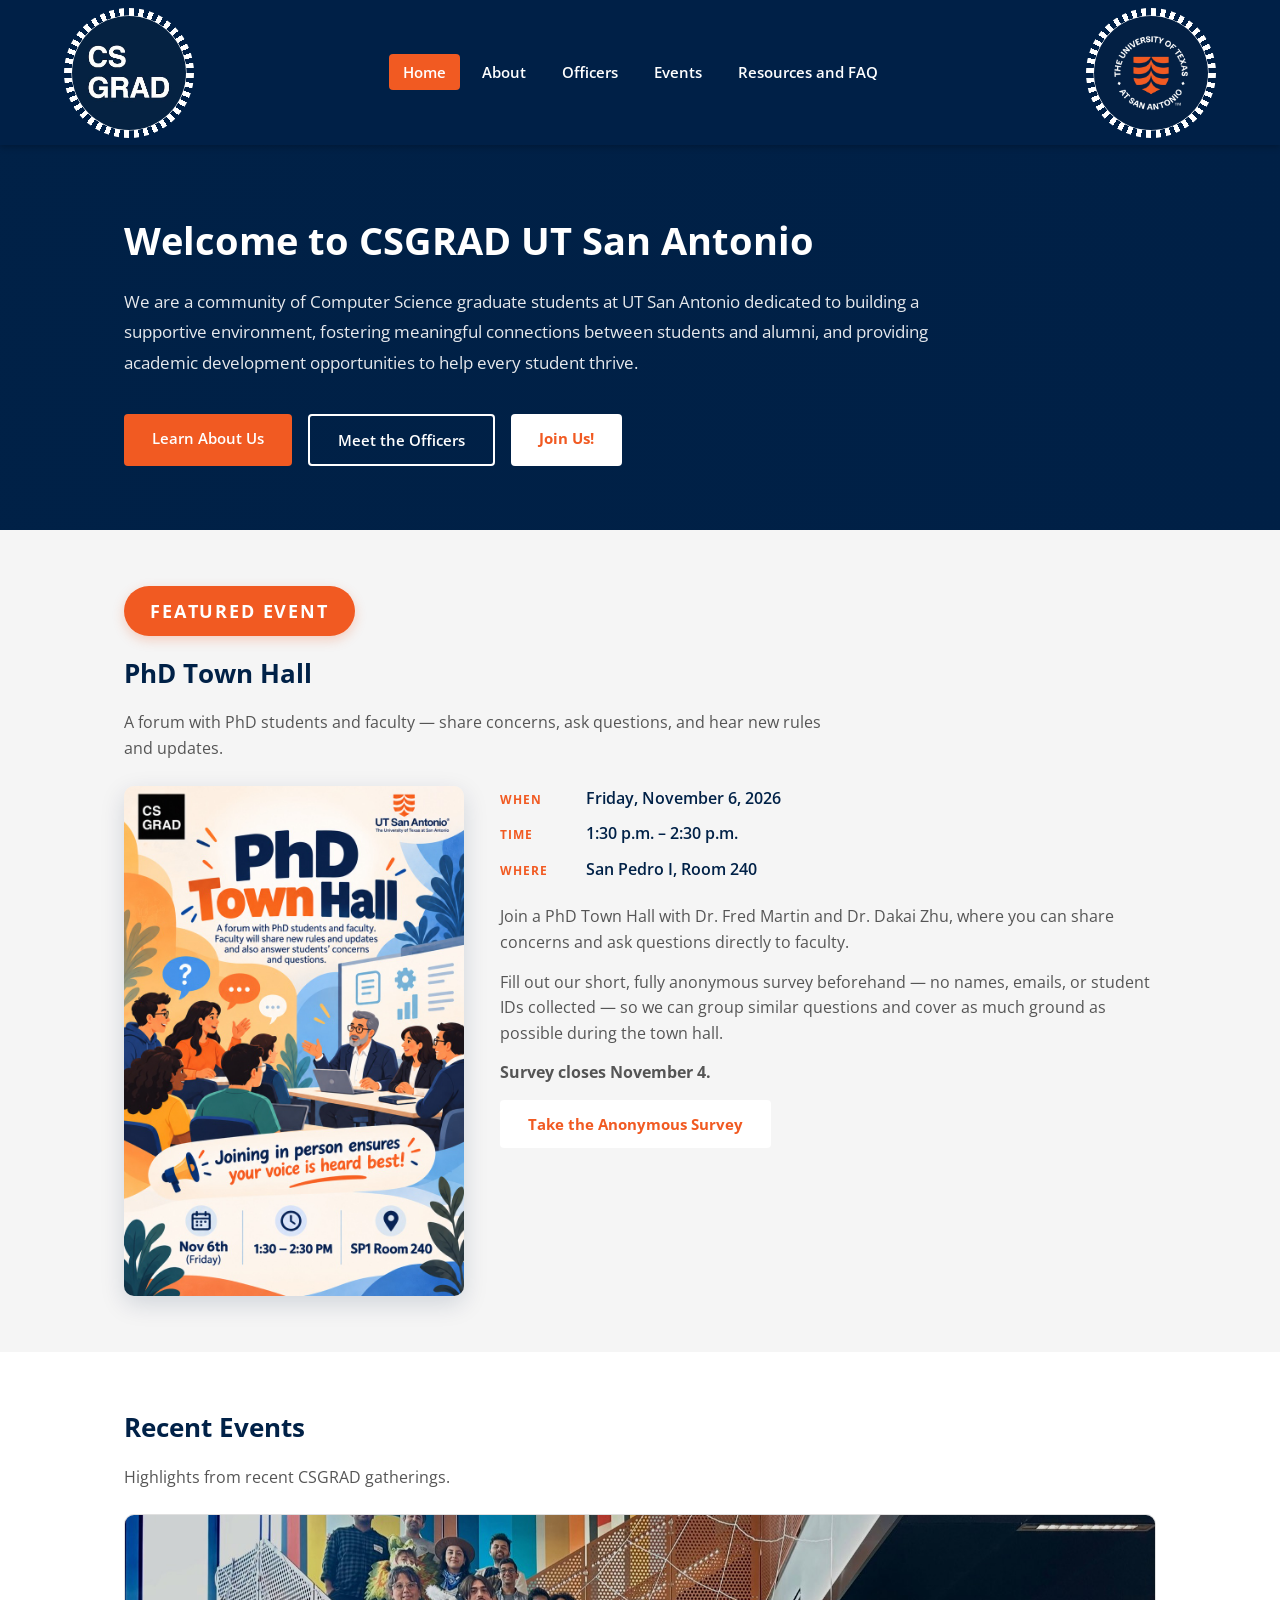
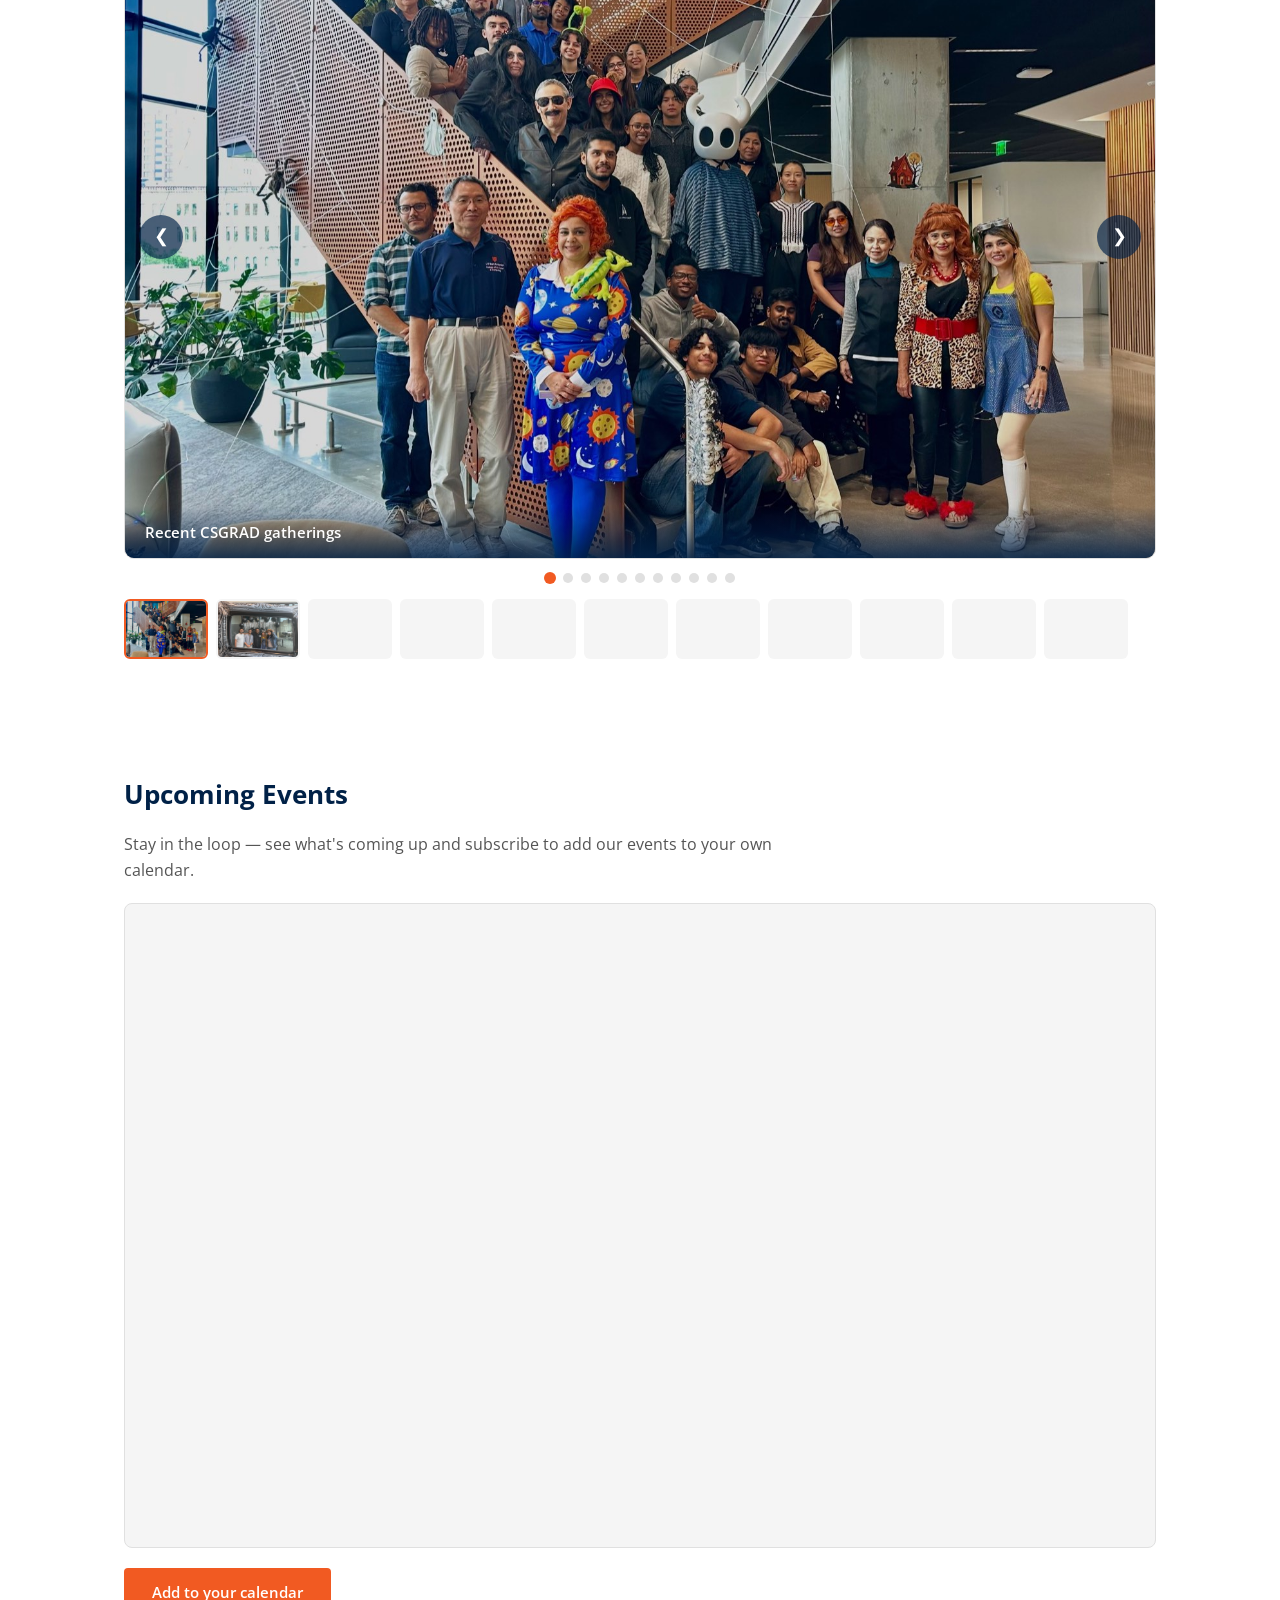
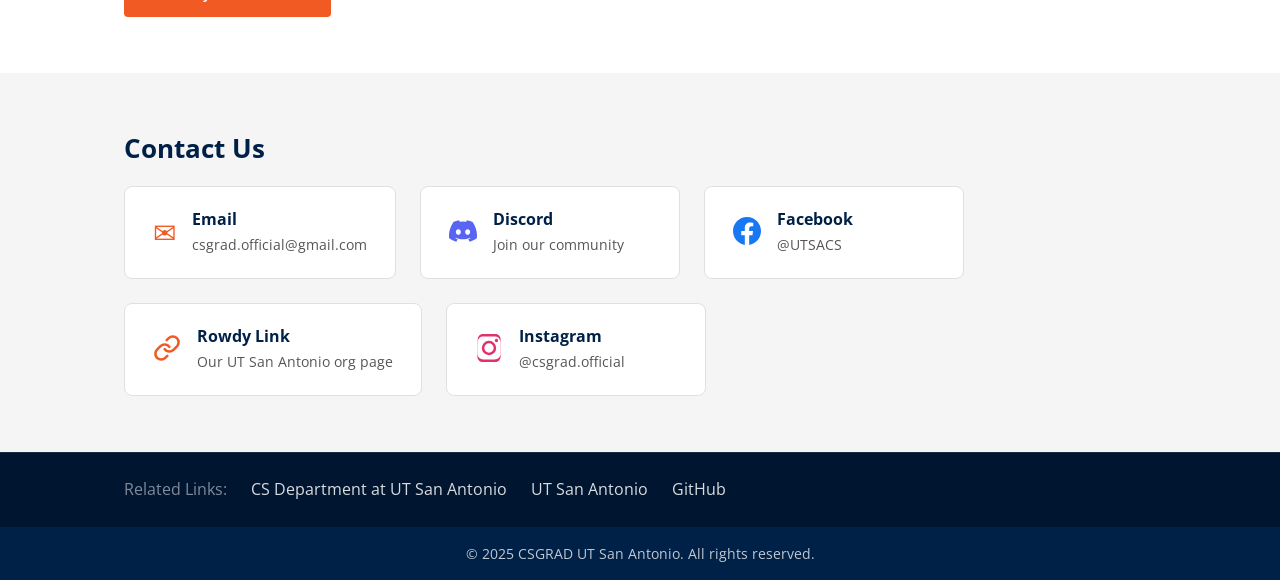
==== commit c8bdb988: "Add PhD Town Hall as featured upcoming event - events.html: Upcoming Events subsection now spotlight" ====
--- a/index.html
+++ b/index.html
@@ -21,6 +21,33 @@
           <a href="about.html" class="btn btn-primary">Learn About Us</a>
           <a href="officers.html" class="btn btn-outline">Meet the Officers</a>
           <a href="https://forms.cloud.microsoft/r/kxCNFFy83H" class="btn btn-orange" target="_blank" rel="noopener">Join Us!</a>
+        </div>
+      </div>
+    </section>
+
+    <!-- Featured Event -->
+    <section class="section section-alt featured-event">
+      <div class="container">
+        <span class="featured-event-badge">Featured Event</span>
+        <h2>PhD Town Hall</h2>
+        <p class="events-intro">A forum with PhD students and faculty &mdash; share concerns, ask questions, and hear new rules and updates.</p>
+        <div class="featured-event-grid">
+          <div class="featured-event-poster">
+            <img src="photos/events/townhall/poster.jpg" alt="CSGRAD PhD Town Hall poster — Friday November 6, 1:30 to 2:30 pm, SP1 Room 240" />
+          </div>
+          <div class="featured-event-details">
+            <ul class="featured-event-meta">
+              <li><span class="meta-label">When</span><span class="meta-value">Friday, November 6, 2026</span></li>
+              <li><span class="meta-label">Time</span><span class="meta-value">1:30 p.m. &ndash; 2:30 p.m.</span></li>
+              <li><span class="meta-label">Where</span><span class="meta-value">San Pedro I, Room 240</span></li>
+            </ul>
+            <p>Join a PhD Town Hall with Dr. Fred Martin and Dr. Dakai Zhu, where you can share concerns and ask questions directly to faculty.</p>
+            <p>Fill out our short, fully anonymous survey beforehand &mdash; no names, emails, or student IDs collected &mdash; so we can group similar questions and cover as much ground as possible during the town hall.</p>
+            <p><strong>Survey closes November 4.</strong></p>
+            <p class="featured-event-cta">
+              <a href="https://forms.cloud.microsoft/r/GSJ8nDNwQe" class="btn btn-orange" target="_blank" rel="noopener">Take the Anonymous Survey</a>
+            </p>
+          </div>
         </div>
       </div>
     </section>
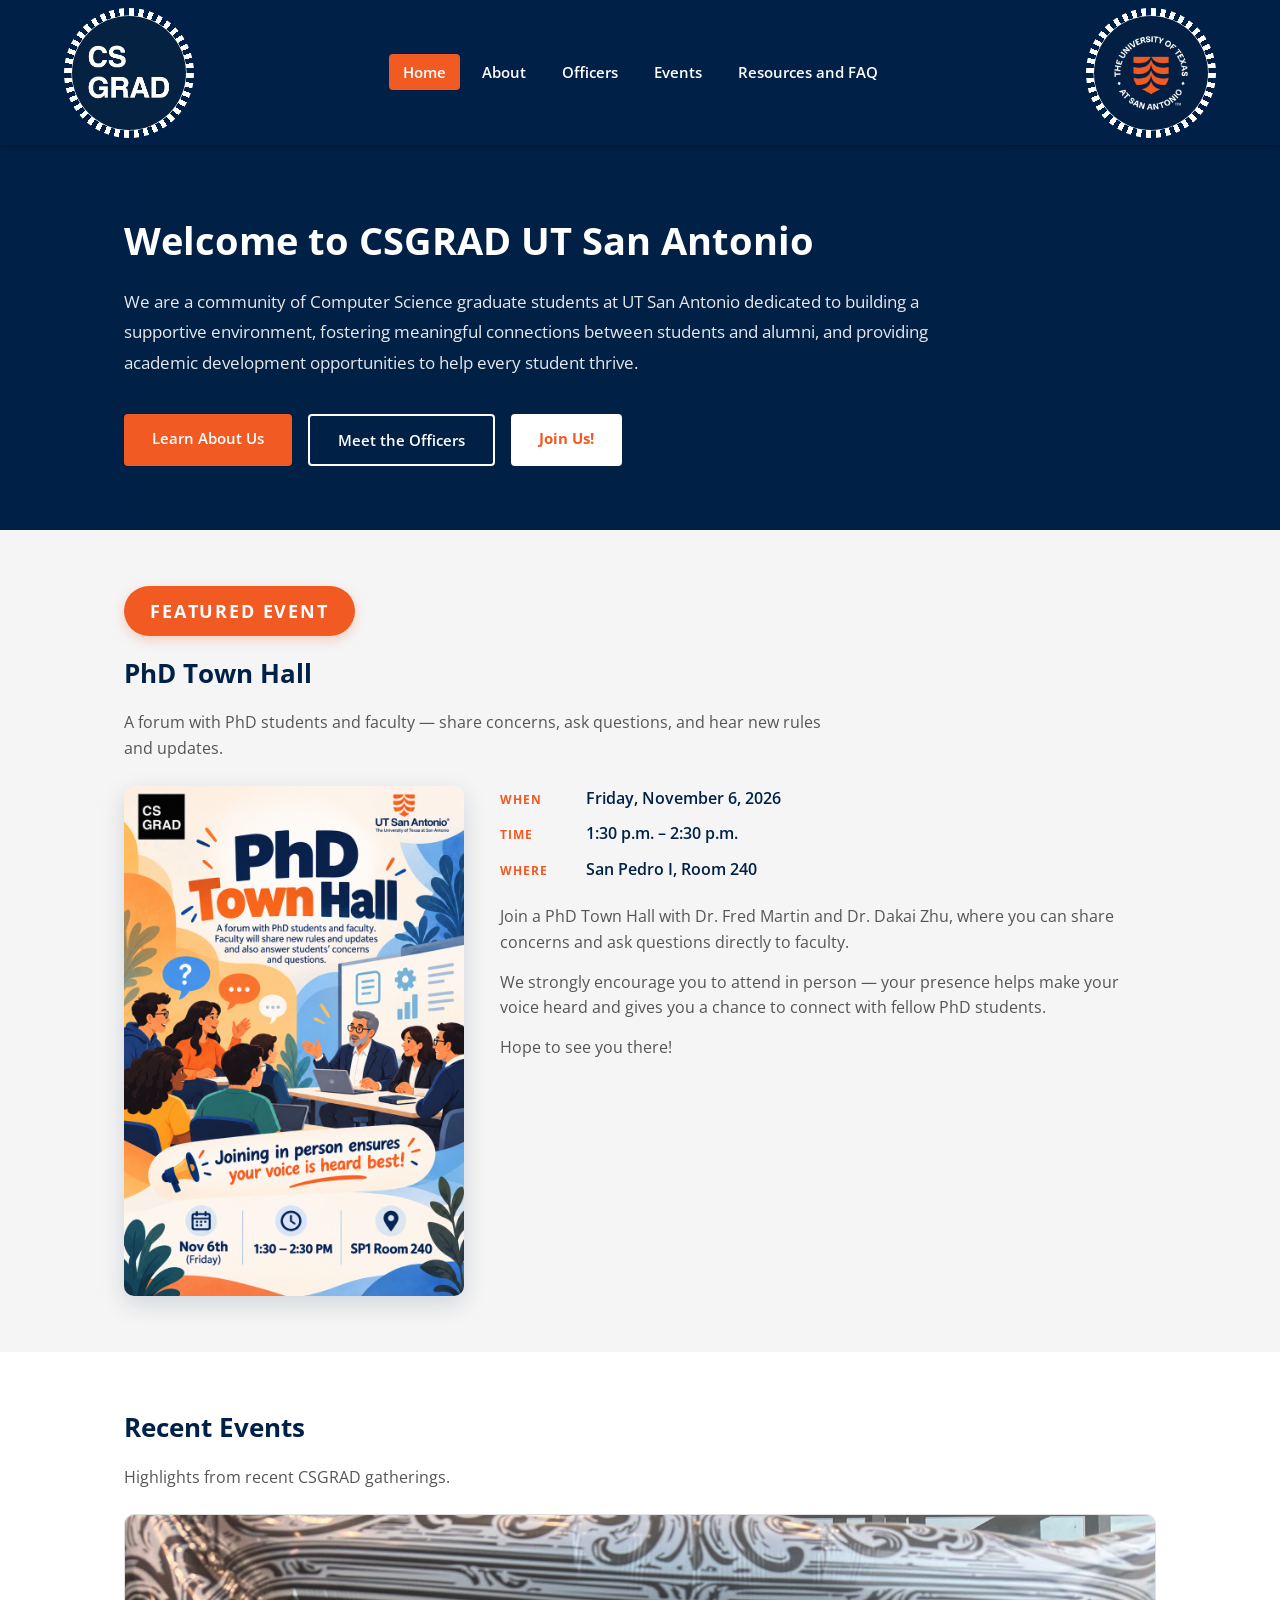
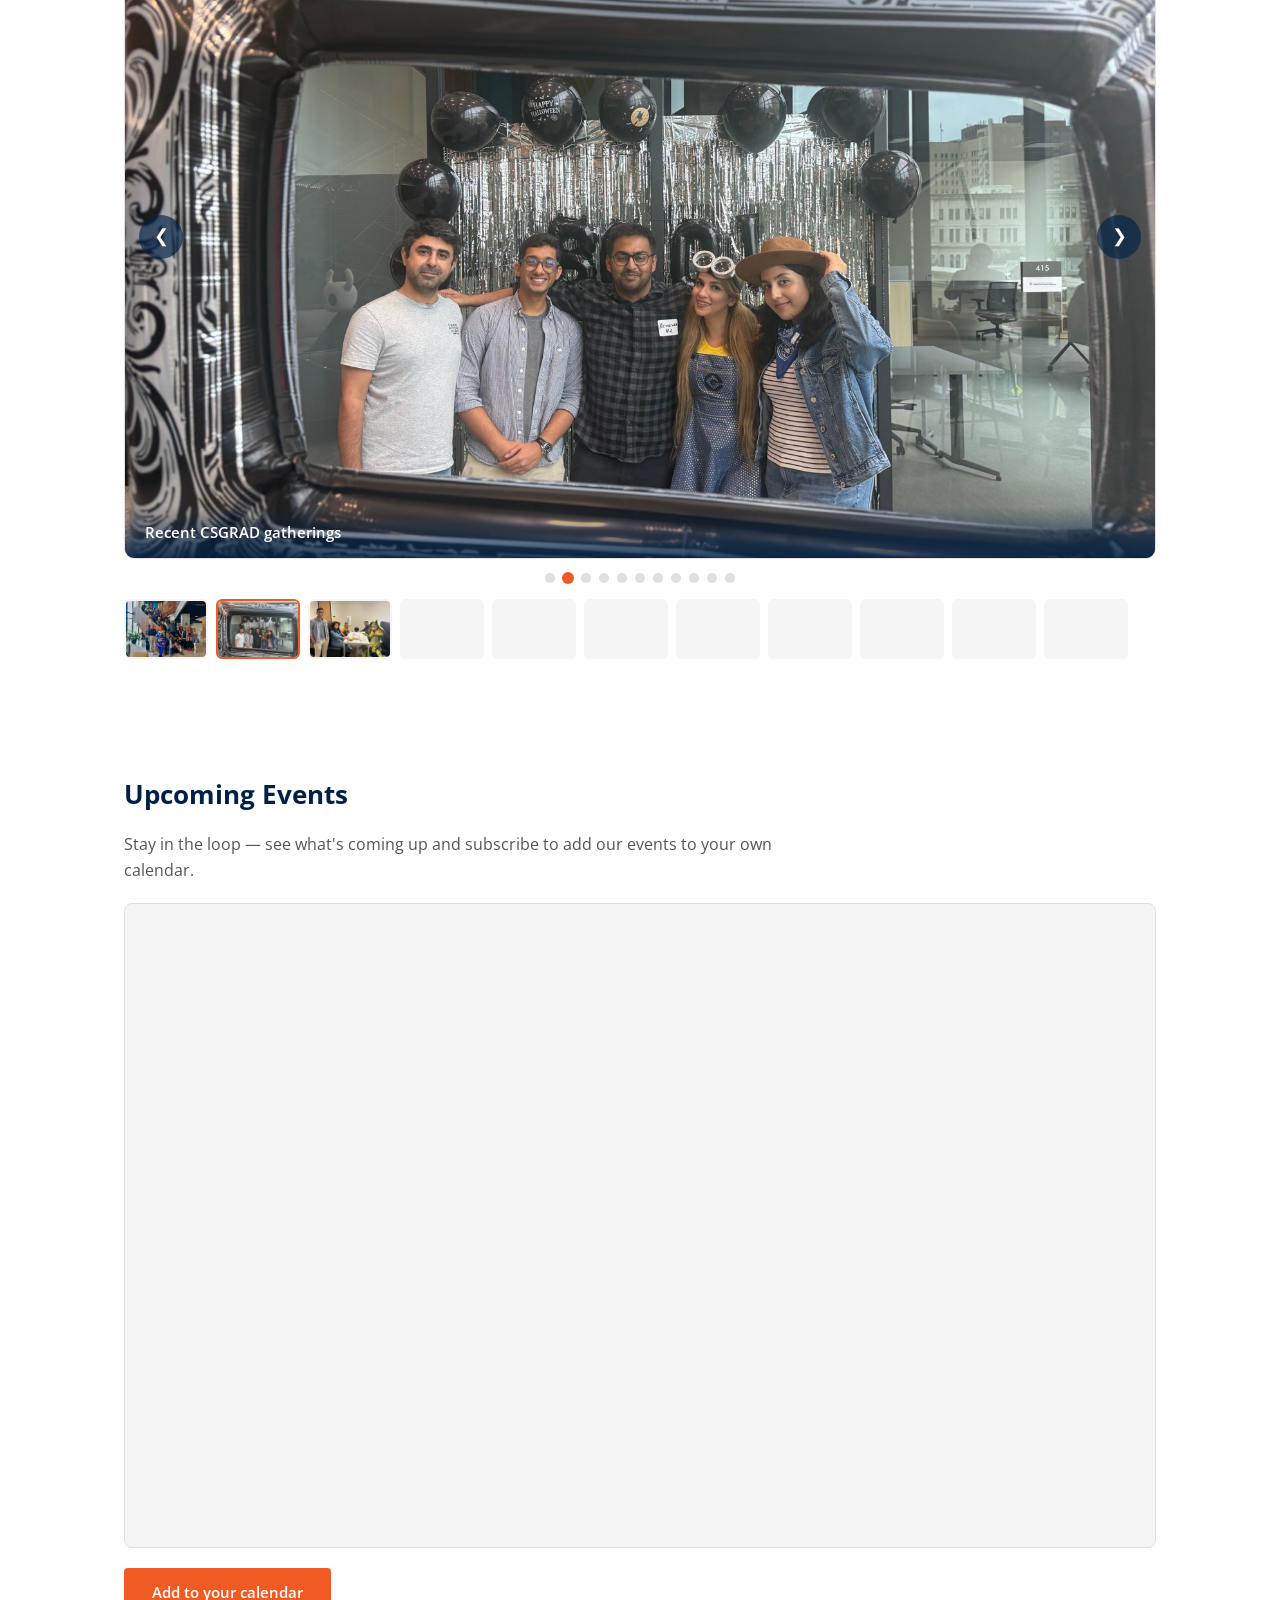
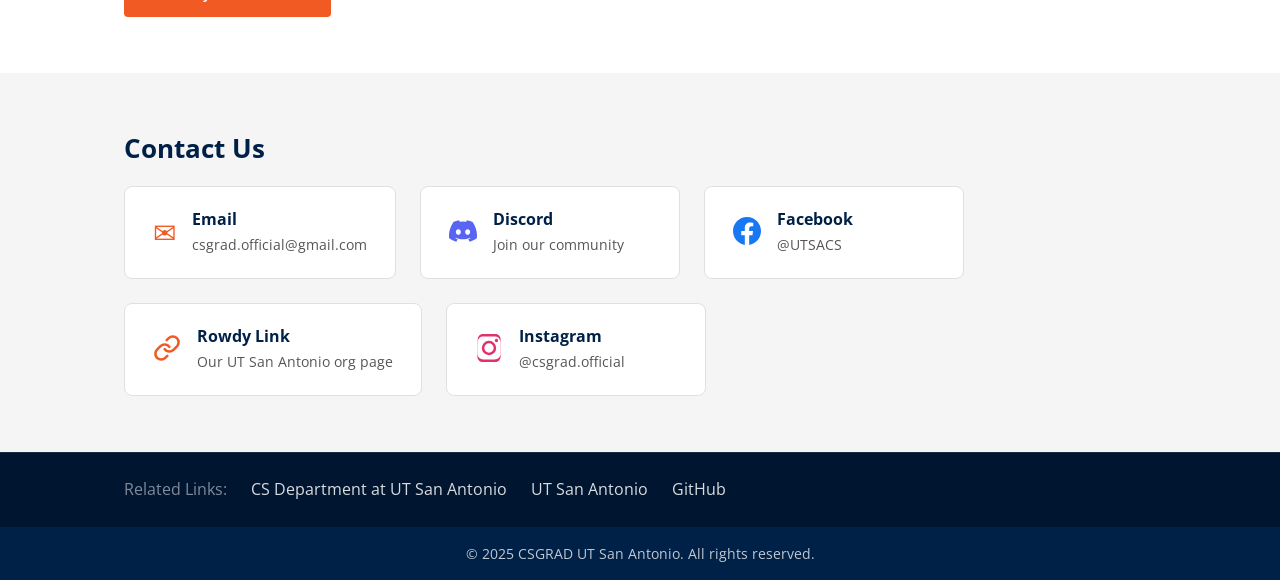
==== commit 4177a207: "Remove survey mention from PhD Town Hall description Updated description on both the home page Featu" ====
--- a/index.html
+++ b/index.html
@@ -42,11 +42,8 @@
               <li><span class="meta-label">Where</span><span class="meta-value">San Pedro I, Room 240</span></li>
             </ul>
             <p>Join a PhD Town Hall with Dr. Fred Martin and Dr. Dakai Zhu, where you can share concerns and ask questions directly to faculty.</p>
-            <p>Fill out our short, fully anonymous survey beforehand &mdash; no names, emails, or student IDs collected &mdash; so we can group similar questions and cover as much ground as possible during the town hall.</p>
-            <p><strong>Survey closes November 4.</strong></p>
-            <p class="featured-event-cta">
-              <a href="https://forms.cloud.microsoft/r/GSJ8nDNwQe" class="btn btn-orange" target="_blank" rel="noopener">Take the Anonymous Survey</a>
-            </p>
+            <p>We strongly encourage you to attend in person &mdash; your presence helps make your voice heard and gives you a chance to connect with fellow PhD students.</p>
+            <p>Hope to see you there!</p>
           </div>
         </div>
       </div>
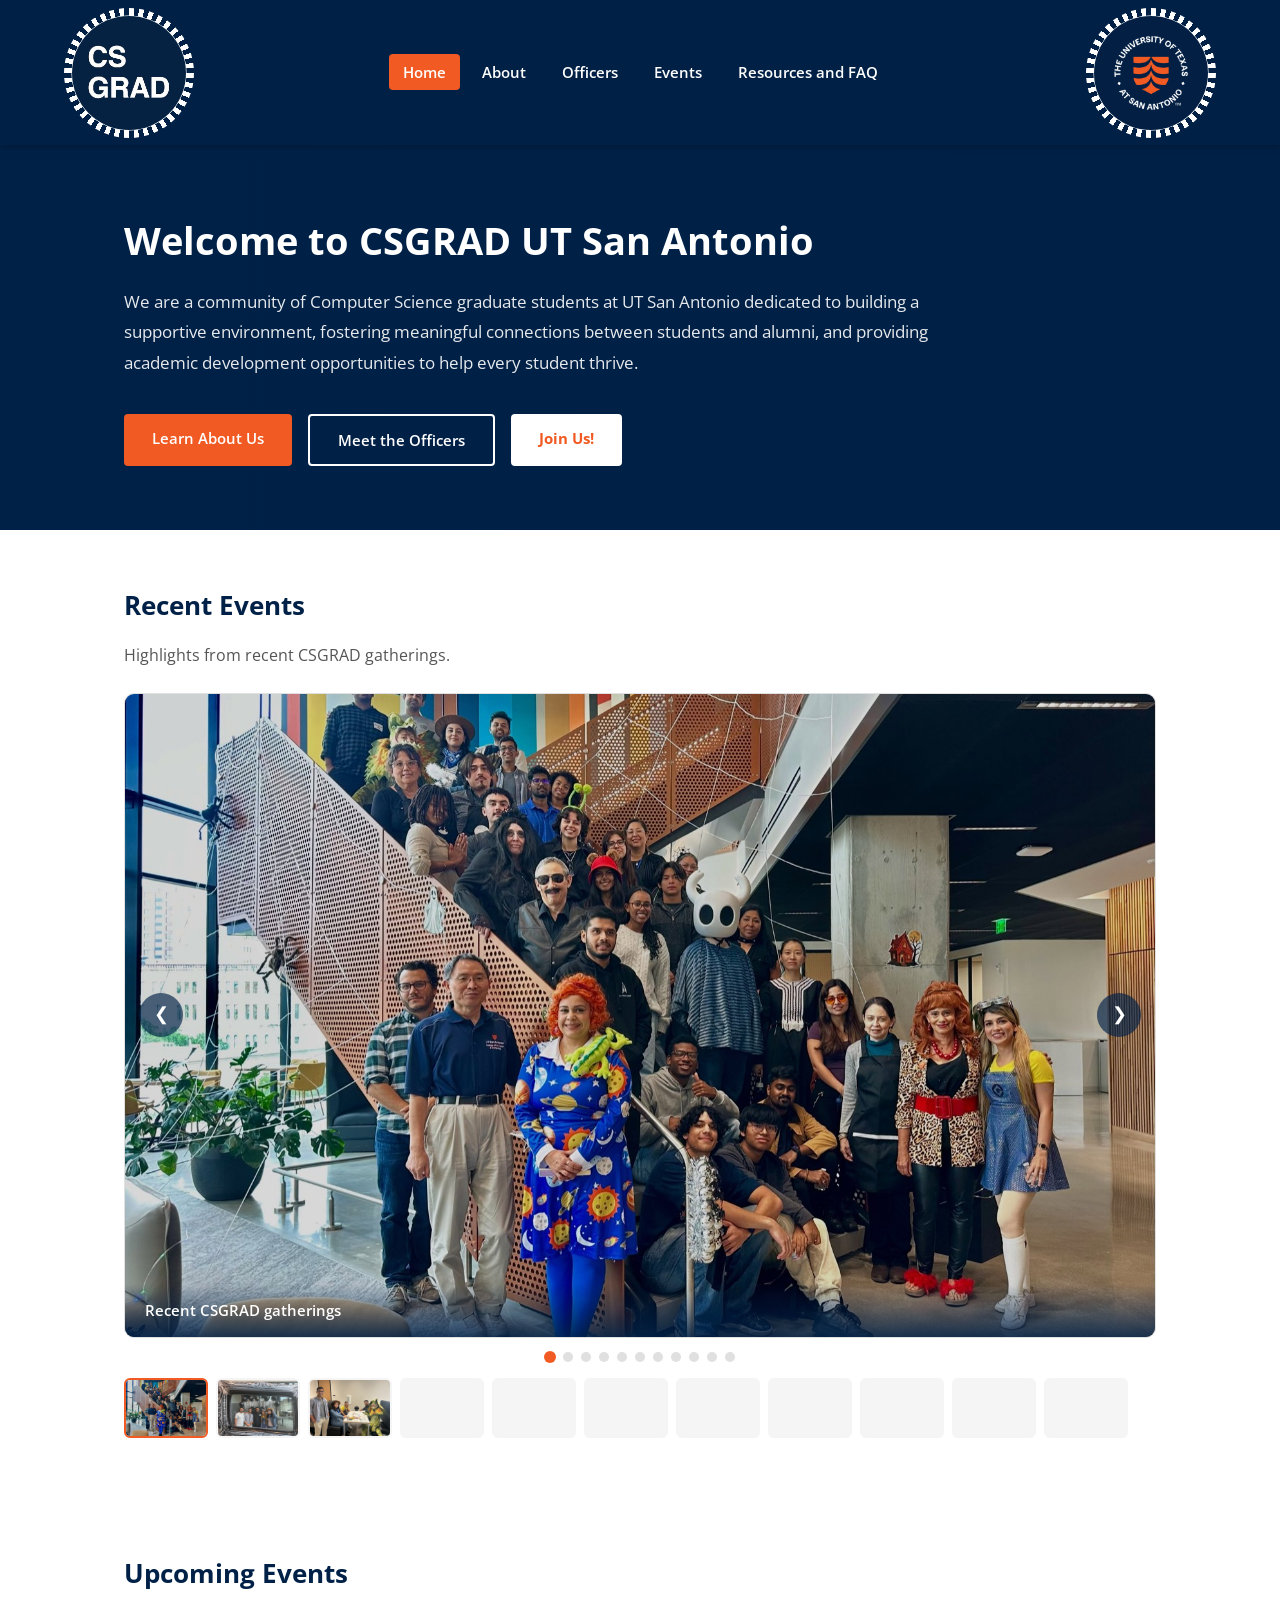
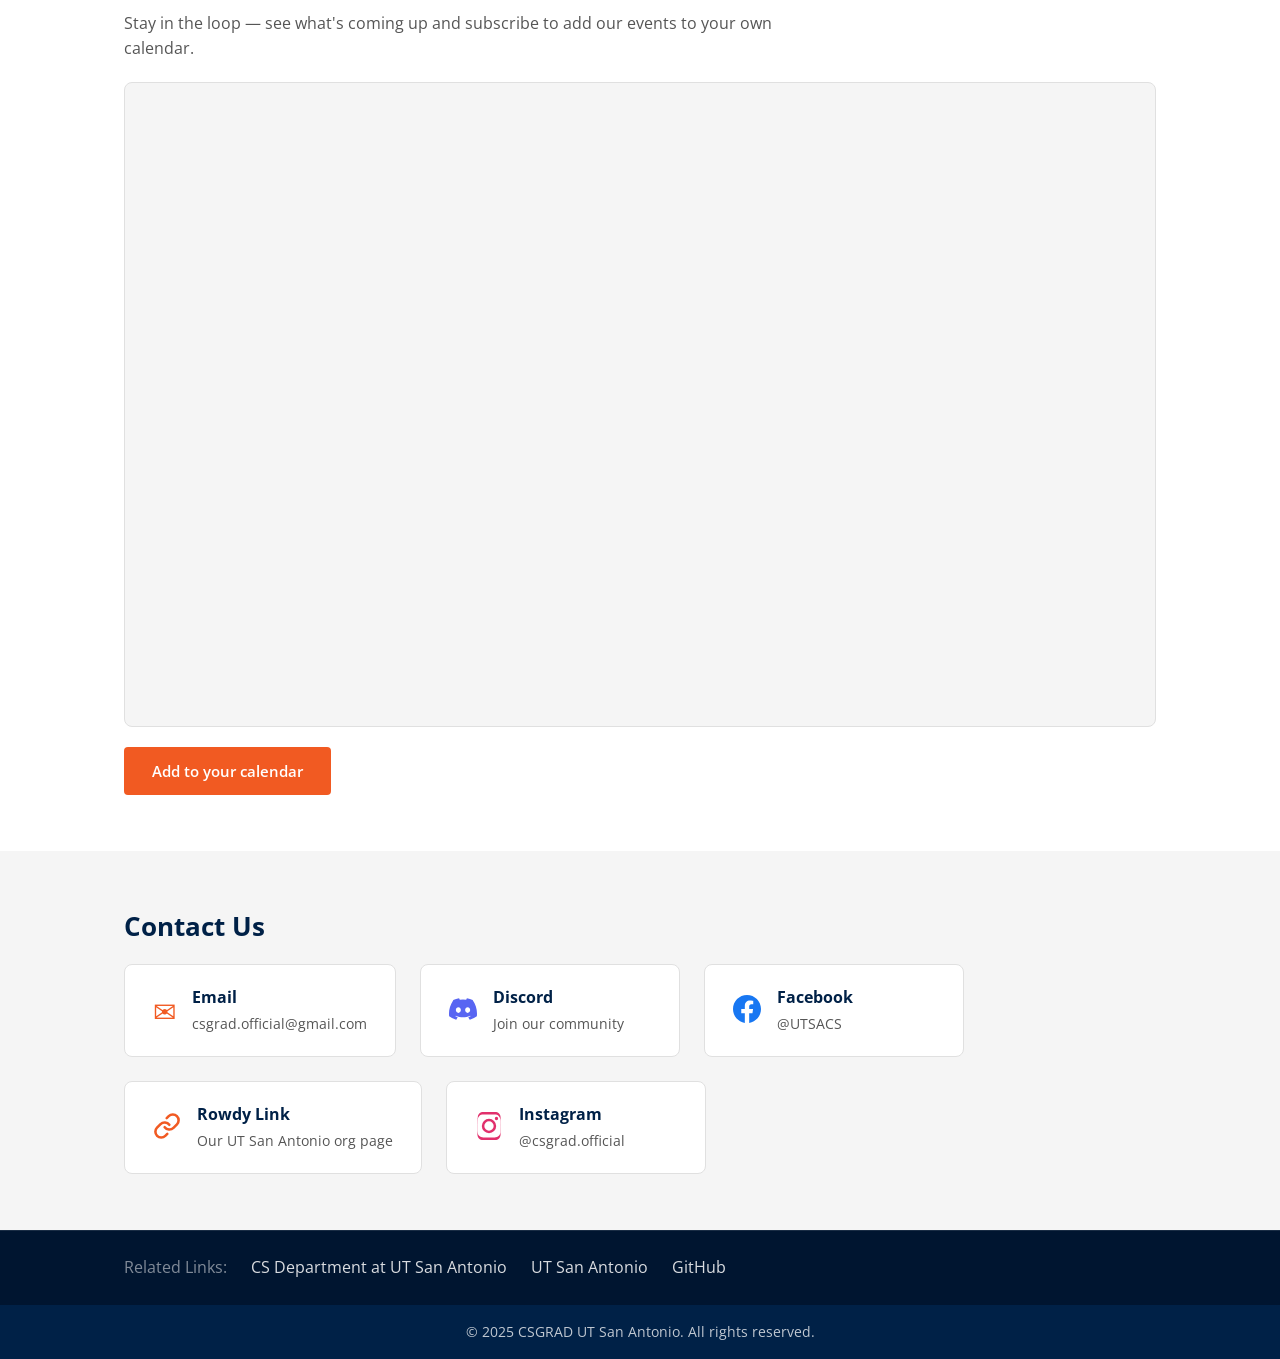
==== commit 21b5dc54: "Move PhD Town Hall to Past Events + add event photo - events.html: removed the Town Hall Featured Ev" ====
--- a/index.html
+++ b/index.html
@@ -21,30 +21,6 @@
           <a href="about.html" class="btn btn-primary">Learn About Us</a>
           <a href="officers.html" class="btn btn-outline">Meet the Officers</a>
           <a href="https://forms.cloud.microsoft/r/kxCNFFy83H" class="btn btn-orange" target="_blank" rel="noopener">Join Us!</a>
-        </div>
-      </div>
-    </section>
-
-    <!-- Featured Event -->
-    <section class="section section-alt featured-event">
-      <div class="container">
-        <span class="featured-event-badge">Featured Event</span>
-        <h2>PhD Town Hall</h2>
-        <p class="events-intro">A forum with PhD students and faculty &mdash; share concerns, ask questions, and hear new rules and updates.</p>
-        <div class="featured-event-grid">
-          <div class="featured-event-poster">
-            <img src="photos/events/townhall/poster.jpg" alt="CSGRAD PhD Town Hall poster — Friday November 6, 1:30 to 2:30 pm, SP1 Room 240" />
-          </div>
-          <div class="featured-event-details">
-            <ul class="featured-event-meta">
-              <li><span class="meta-label">When</span><span class="meta-value">Friday, November 6, 2026</span></li>
-              <li><span class="meta-label">Time</span><span class="meta-value">1:30 p.m. &ndash; 2:30 p.m.</span></li>
-              <li><span class="meta-label">Where</span><span class="meta-value">San Pedro I, Room 240</span></li>
-            </ul>
-            <p>Join a PhD Town Hall with Dr. Fred Martin and Dr. Dakai Zhu, where you can share concerns and ask questions directly to faculty.</p>
-            <p>We strongly encourage you to attend in person &mdash; your presence helps make your voice heard and gives you a chance to connect with fellow PhD students.</p>
-            <p>Hope to see you there!</p>
-          </div>
         </div>
       </div>
     </section>
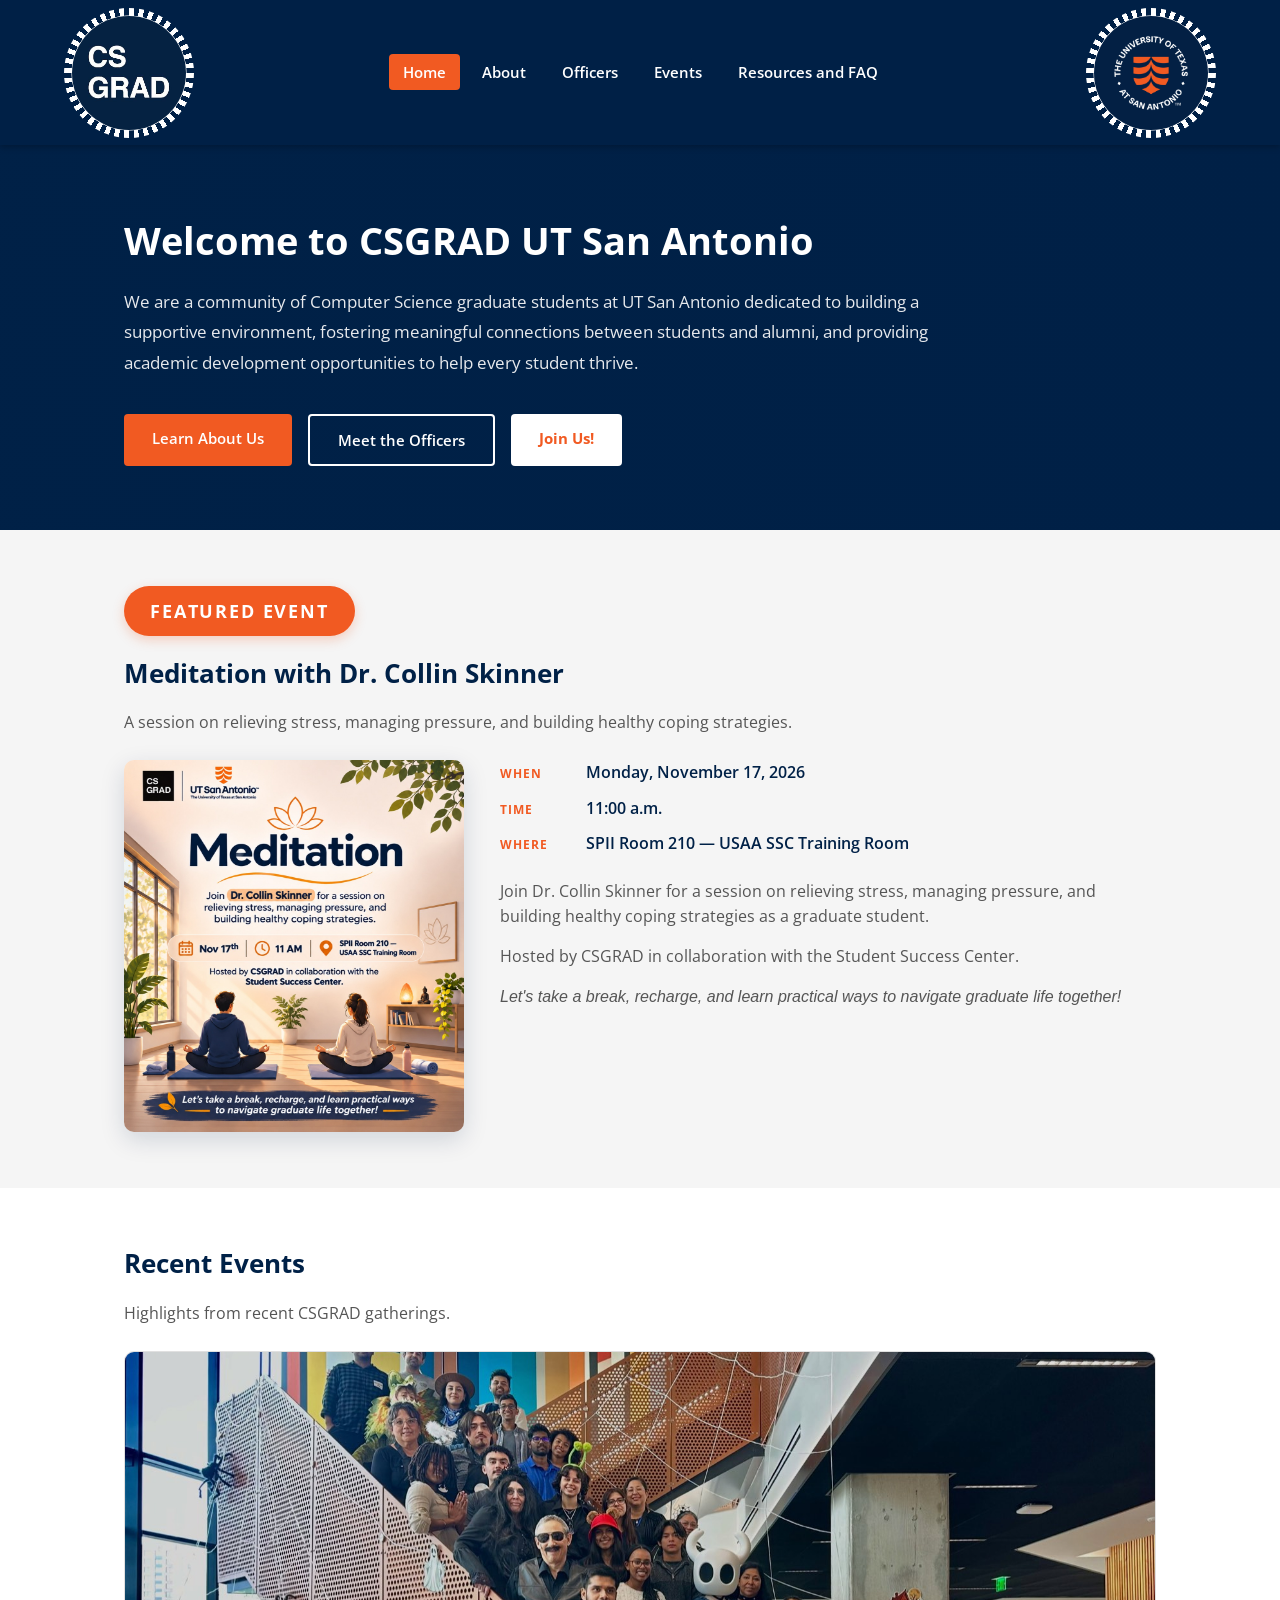
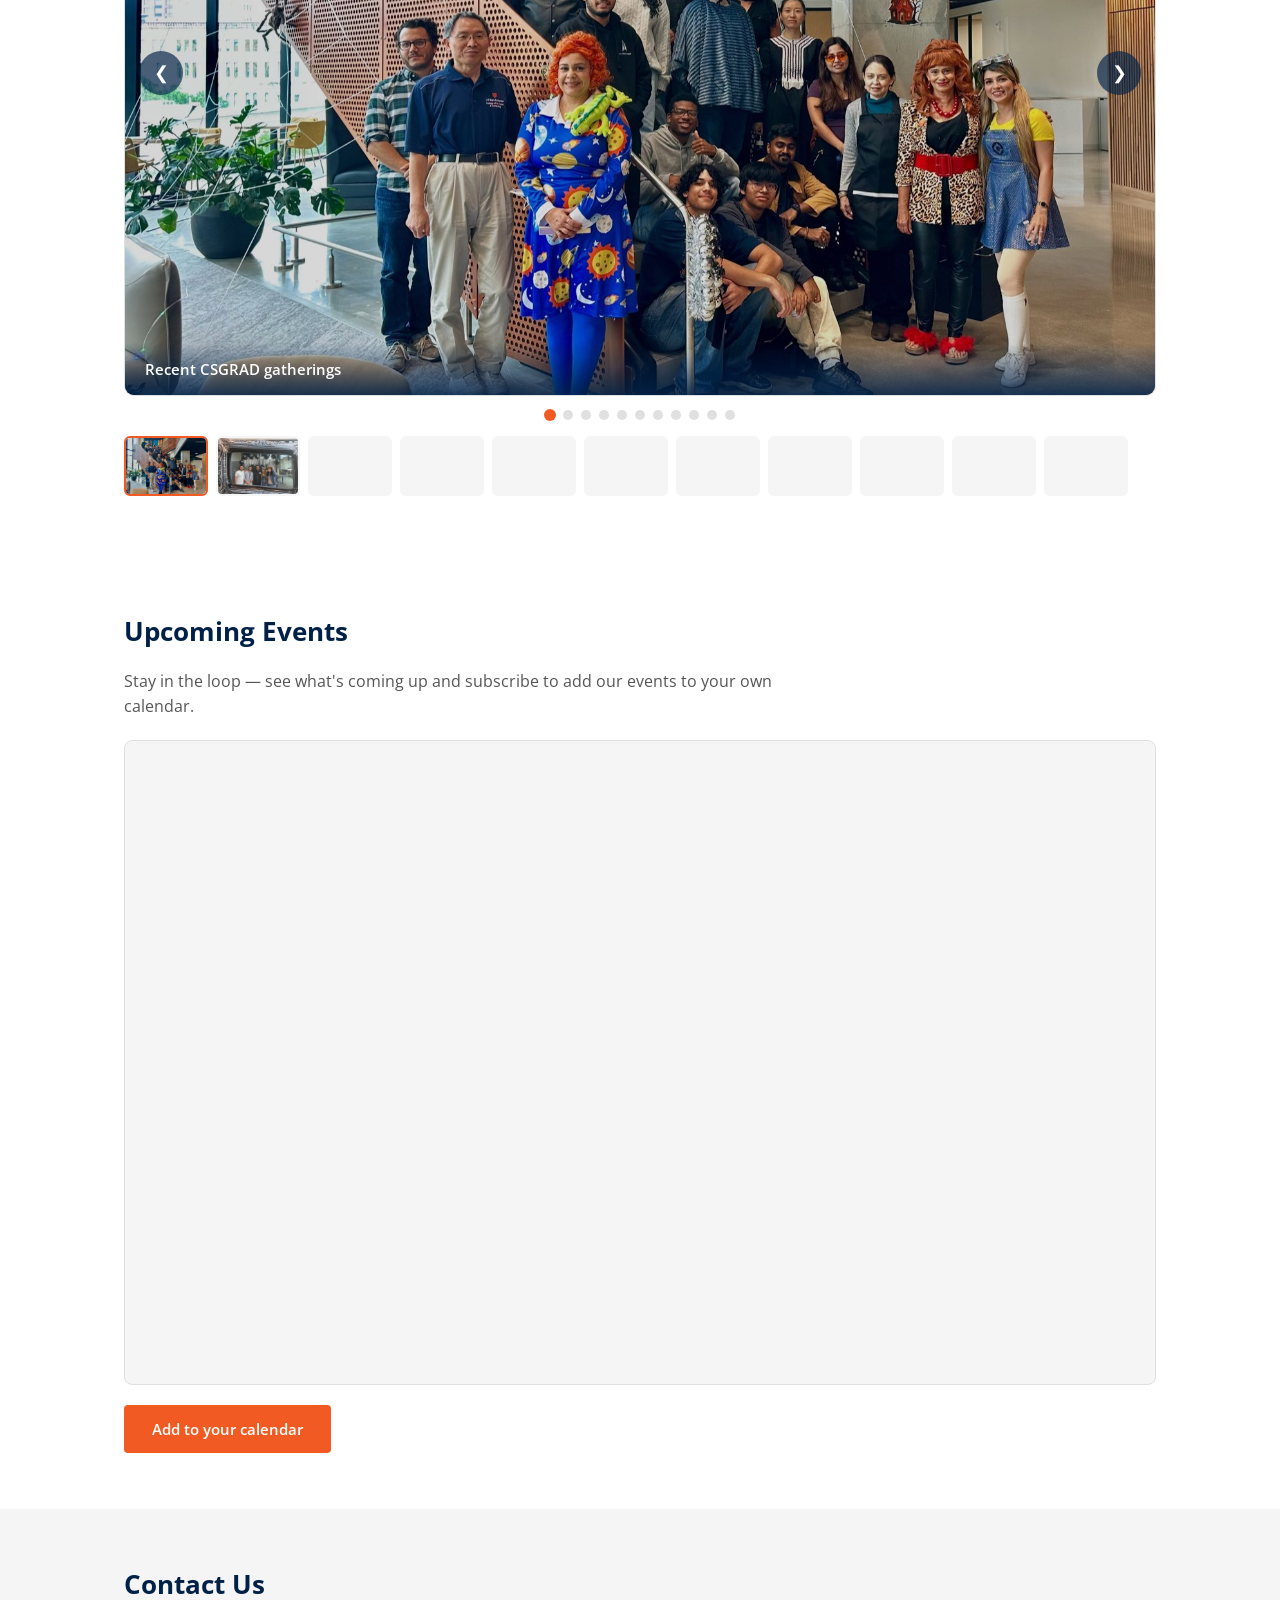
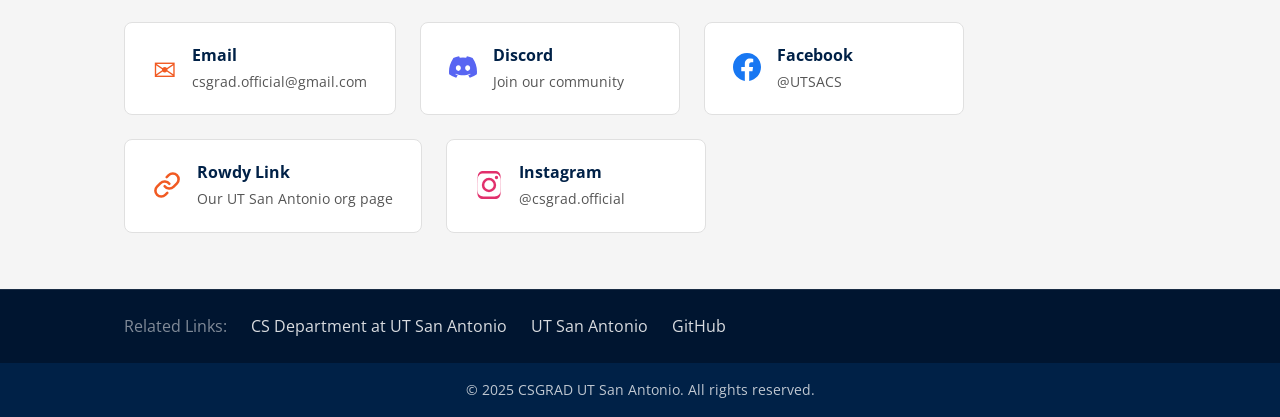
==== commit c7bc25f4: "Add SEO metadata + sitemap/robots and new Meditation upcoming event SEO: - Added meta description, c" ====
--- a/index.html
+++ b/index.html
@@ -3,9 +3,50 @@
 <head>
   <meta charset="UTF-8" />
   <meta name="viewport" content="width=device-width, initial-scale=1.0" />
-  <title>CSGRAD UT San Antonio</title>
+  <title>CSGRAD UT San Antonio — Computer Science Graduate Student Association</title>
+  <meta name="description" content="CSGRAD is the Computer Science Graduate Student Association at UT San Antonio — building community, hosting events, and supporting CS graduate students through academic and social programs." />
+  <link rel="canonical" href="https://csgradofficial.github.io/" />
+
+  <meta property="og:type" content="website" />
+  <meta property="og:site_name" content="CSGRAD UT San Antonio" />
+  <meta property="og:title" content="CSGRAD UT San Antonio — Computer Science Graduate Student Association" />
+  <meta property="og:description" content="Community, events, and support for Computer Science graduate students at UT San Antonio." />
+  <meta property="og:url" content="https://csgradofficial.github.io/" />
+  <meta property="og:image" content="https://csgradofficial.github.io/logos/csgradlogo.jpeg" />
+  <meta name="twitter:card" content="summary_large_image" />
+  <meta name="twitter:title" content="CSGRAD UT San Antonio" />
+  <meta name="twitter:description" content="Community, events, and support for CS graduate students at UT San Antonio." />
+  <meta name="twitter:image" content="https://csgradofficial.github.io/logos/csgradlogo.jpeg" />
+
   <link rel="stylesheet" href="css/style.css" />
   <link rel="icon" href="logos/csgradlogo.jpeg" type="image/jpeg" />
+
+  <script type="application/ld+json">
+  {
+    "@context": "https://schema.org",
+    "@type": "Organization",
+    "name": "CSGRAD UT San Antonio",
+    "alternateName": [
+      "CS Graduate Student Association at UT San Antonio",
+      "Computer Science Graduate Student Association at UT San Antonio",
+      "CSGRAD"
+    ],
+    "description": "The Computer Science Graduate Student Association at The University of Texas at San Antonio.",
+    "url": "https://csgradofficial.github.io/",
+    "logo": "https://csgradofficial.github.io/logos/csgradlogo.jpeg",
+    "email": "csgrad.official@gmail.com",
+    "parentOrganization": {
+      "@type": "CollegeOrUniversity",
+      "name": "The University of Texas at San Antonio",
+      "url": "https://www.utsa.edu/"
+    },
+    "sameAs": [
+      "https://www.instagram.com/csgrad.official/",
+      "https://discord.gg/RdWePc4hA3",
+      "https://rowdylink.utsa.edu/organization/csgrad"
+    ]
+  }
+  </script>
 </head>
 <body>
   <div id="nav-placeholder"></div>
@@ -21,6 +62,30 @@
           <a href="about.html" class="btn btn-primary">Learn About Us</a>
           <a href="officers.html" class="btn btn-outline">Meet the Officers</a>
           <a href="https://forms.cloud.microsoft/r/kxCNFFy83H" class="btn btn-orange" target="_blank" rel="noopener">Join Us!</a>
+        </div>
+      </div>
+    </section>
+
+    <!-- Featured Event -->
+    <section class="section section-alt featured-event">
+      <div class="container">
+        <span class="featured-event-badge">Featured Event</span>
+        <h2>Meditation with Dr. Collin Skinner</h2>
+        <p class="events-intro">A session on relieving stress, managing pressure, and building healthy coping strategies.</p>
+        <div class="featured-event-grid">
+          <div class="featured-event-poster">
+            <img src="photos/events/meditation/poster.jpg" alt="CSGRAD Meditation session flyer — Nov 17 at 11 AM, SPII Room 210 USAA SSC Training Room, with Dr. Collin Skinner" />
+          </div>
+          <div class="featured-event-details">
+            <ul class="featured-event-meta">
+              <li><span class="meta-label">When</span><span class="meta-value">Monday, November 17, 2026</span></li>
+              <li><span class="meta-label">Time</span><span class="meta-value">11:00 a.m.</span></li>
+              <li><span class="meta-label">Where</span><span class="meta-value">SPII Room 210 &mdash; USAA SSC Training Room</span></li>
+            </ul>
+            <p>Join Dr. Collin Skinner for a session on relieving stress, managing pressure, and building healthy coping strategies as a graduate student.</p>
+            <p>Hosted by CSGRAD in collaboration with the Student Success Center.</p>
+            <p><em>Let's take a break, recharge, and learn practical ways to navigate graduate life together!</em></p>
+          </div>
         </div>
       </div>
     </section>
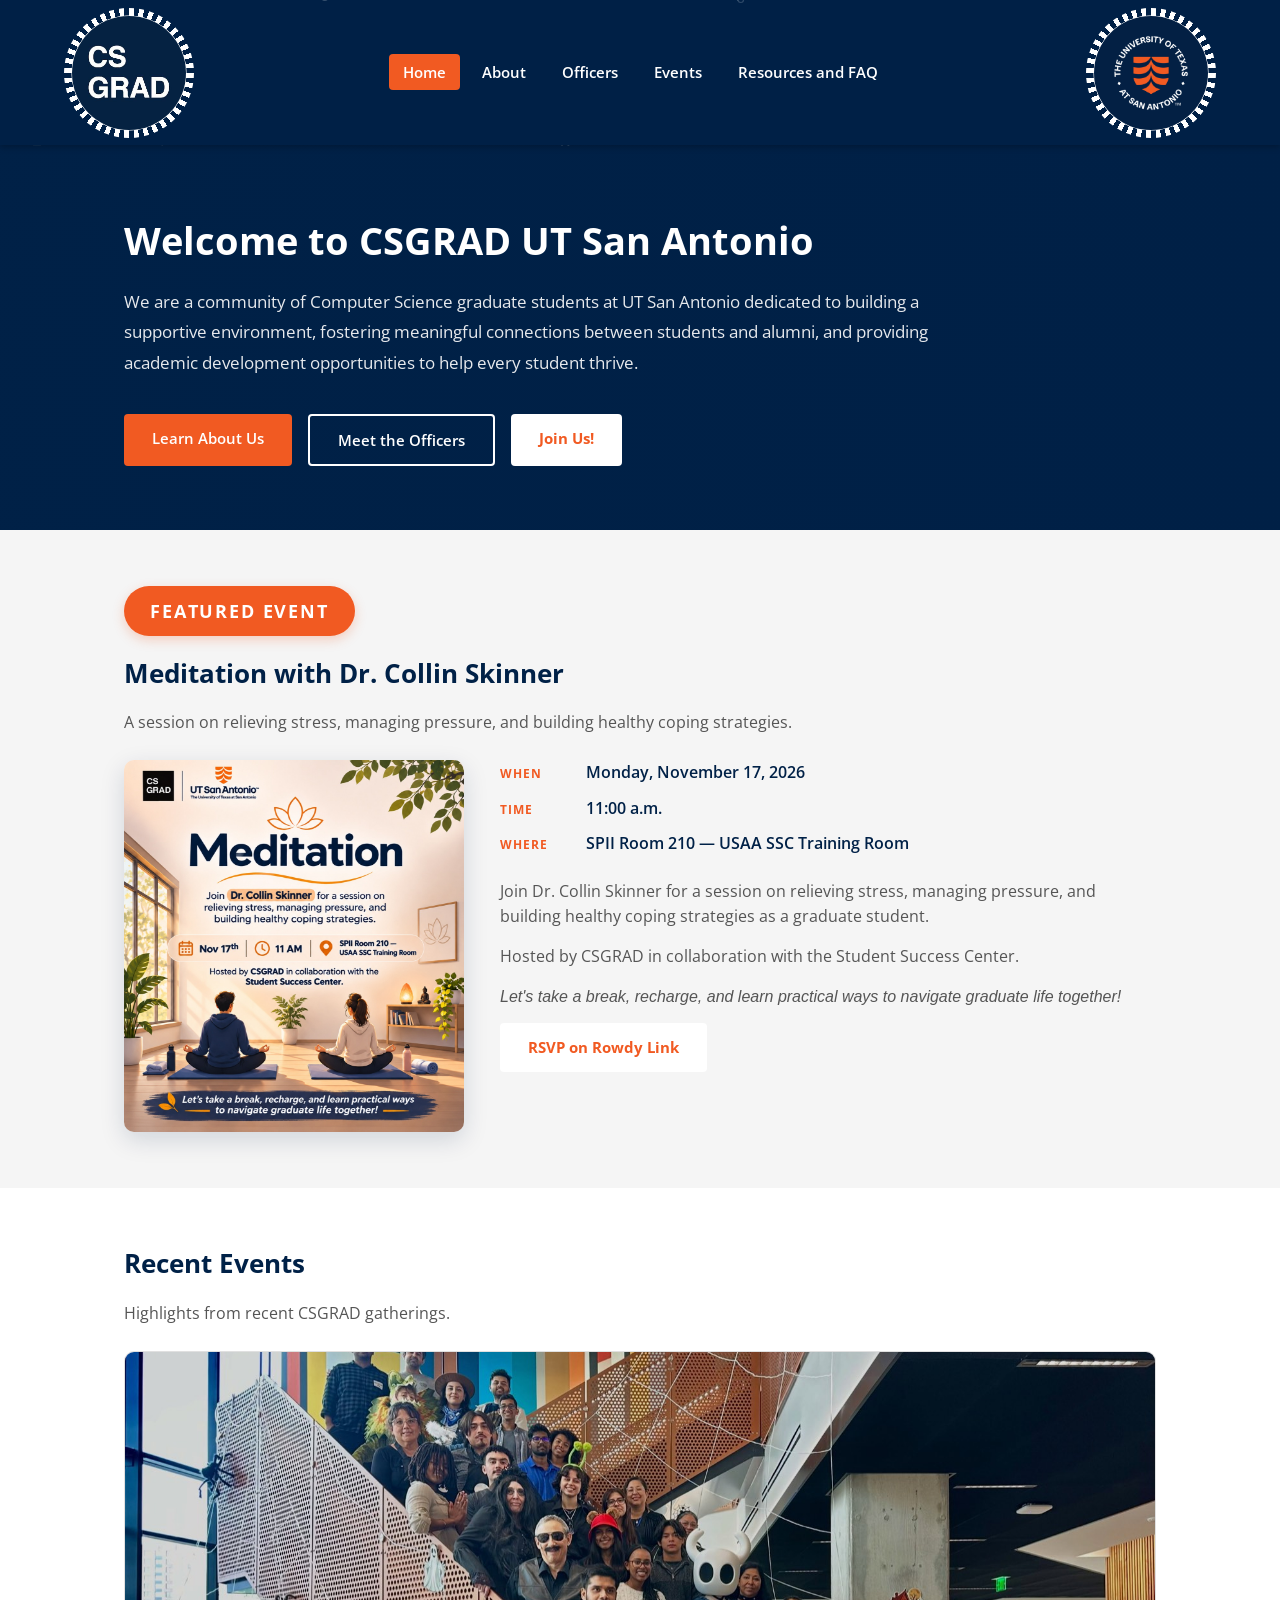
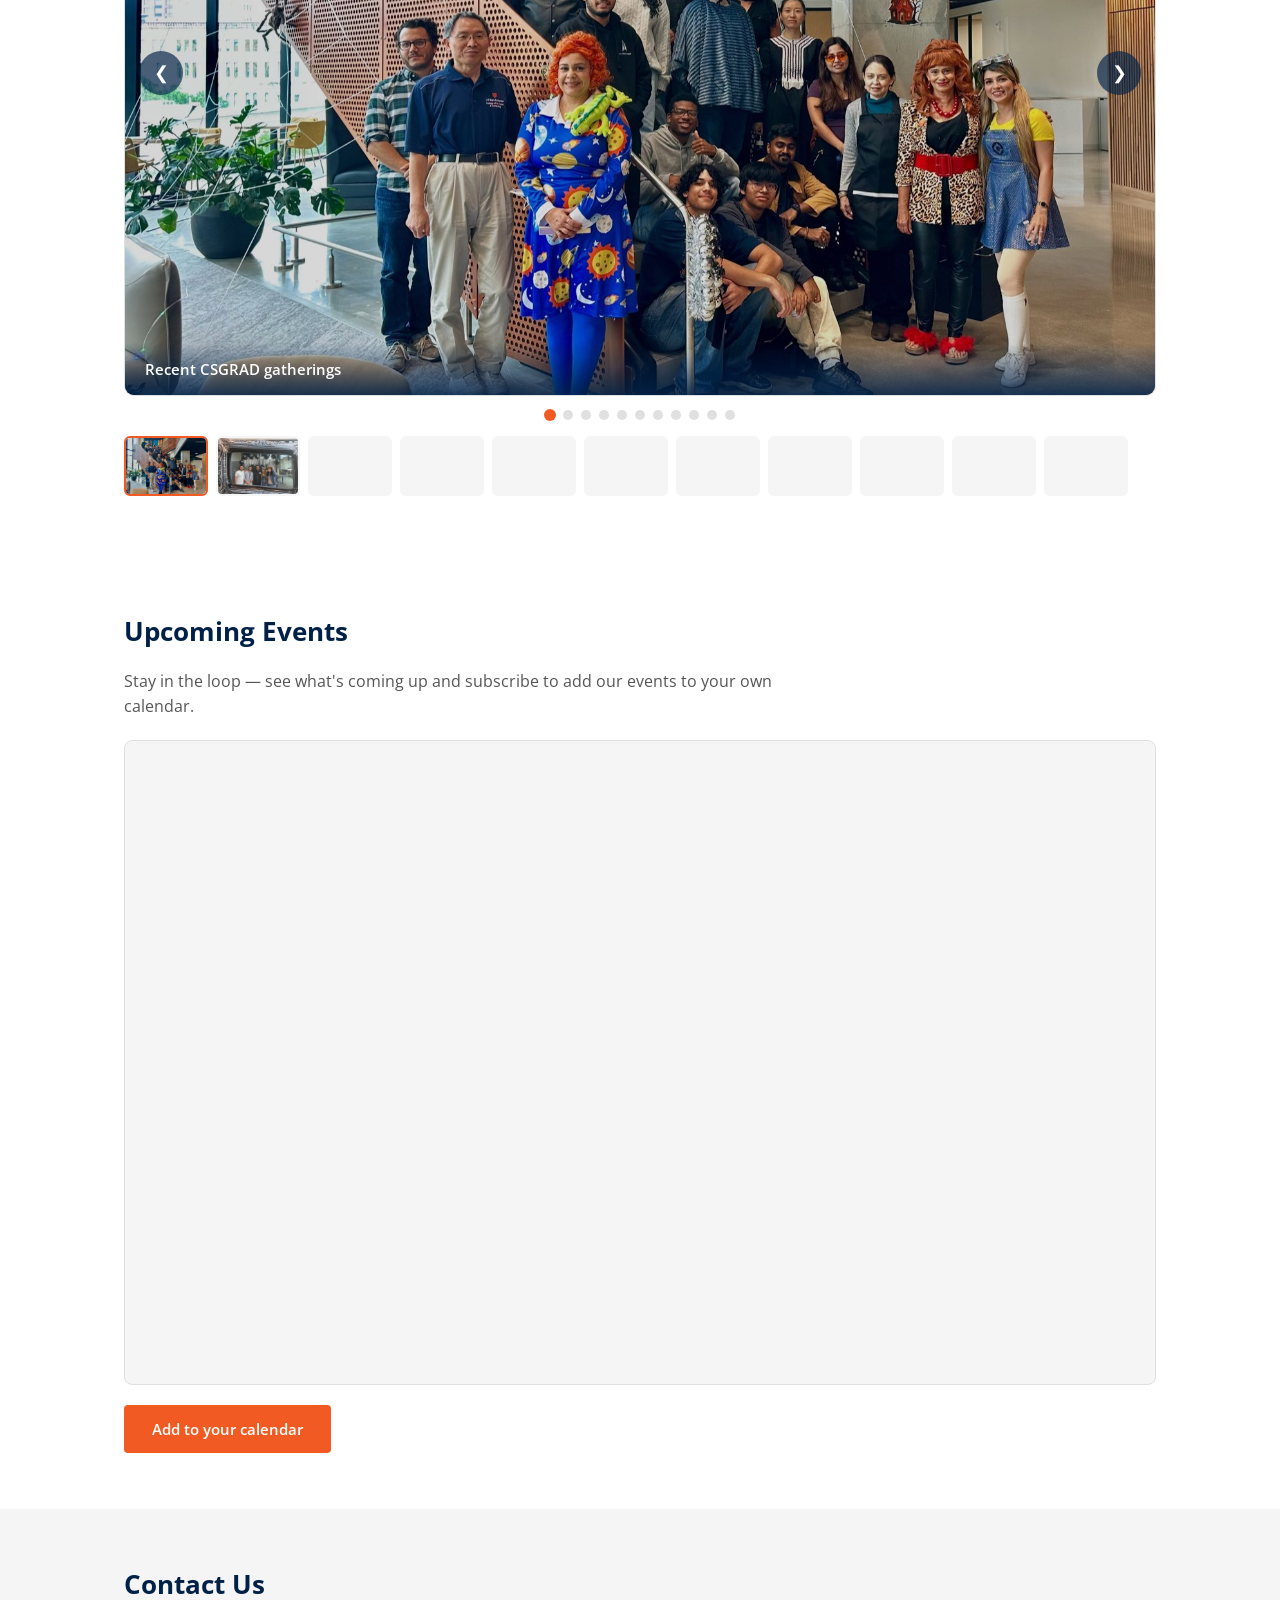
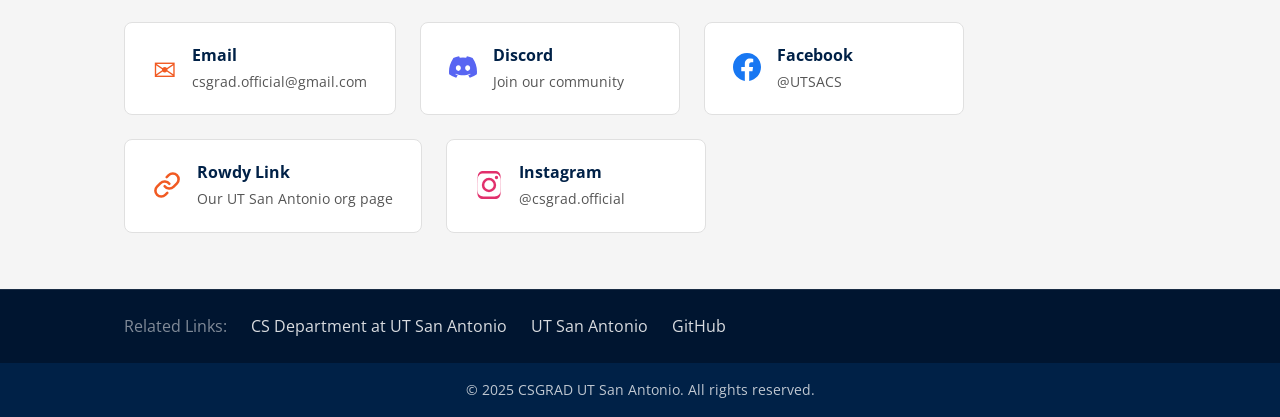
==== commit b9f6eb5b: "Add Rowdy Link RSVP button to Meditation featured event Co-Authored-By: Claude Opus 4.7 <noreply@ant" ====
--- a/index.html
+++ b/index.html
@@ -85,6 +85,9 @@
             <p>Join Dr. Collin Skinner for a session on relieving stress, managing pressure, and building healthy coping strategies as a graduate student.</p>
             <p>Hosted by CSGRAD in collaboration with the Student Success Center.</p>
             <p><em>Let's take a break, recharge, and learn practical ways to navigate graduate life together!</em></p>
+            <p class="featured-event-cta">
+              <a href="https://rowdylink.utsa.edu/event/12984792" class="btn btn-orange" target="_blank" rel="noopener">RSVP on Rowdy Link</a>
+            </p>
           </div>
         </div>
       </div>
--- a/css/style.css
+++ b/css/style.css
@@ -907,6 +907,53 @@
   transition: transform 0.5s ease;
 }
 .past-event:hover .past-event-photo img { transform: scale(1.05); }
+
+/* Slideshow variant for past-event cards (poster + photos) */
+.past-event-media {
+  position: relative;
+  aspect-ratio: 4 / 3;
+  background: var(--navy);
+  overflow: hidden;
+}
+.past-event-slideshow {
+  margin-top: 0;
+  width: 100%;
+  height: 100%;
+}
+.past-event-slideshow .slideshow-stage {
+  aspect-ratio: auto;
+  height: 100%;
+  border: none;
+  border-radius: 0;
+  background: var(--navy);
+}
+.past-event-slideshow .slide {
+  object-fit: contain;
+  background: var(--navy);
+}
+.past-event-slideshow .slideshow-arrow {
+  width: 36px;
+  height: 36px;
+  font-size: 1rem;
+}
+.past-event-slideshow .slideshow-arrow-prev { left: 10px; }
+.past-event-slideshow .slideshow-arrow-next { right: 10px; }
+.past-event-slideshow .slideshow-dots {
+  position: absolute;
+  left: 0;
+  right: 0;
+  bottom: 10px;
+  margin-top: 0;
+  z-index: 2;
+}
+.past-event-slideshow .slideshow-dot {
+  background: rgba(255, 255, 255, 0.55);
+  width: 8px;
+  height: 8px;
+}
+.past-event-slideshow .slideshow-dot:hover { background: rgba(255, 255, 255, 0.85); }
+.past-event-slideshow .slideshow-dot.is-active { background: var(--orange); }
+.past-event-slideshow .slideshow-thumbs { display: none; }
 .past-event-body {
   padding: 28px 28px 28px 0;
 }
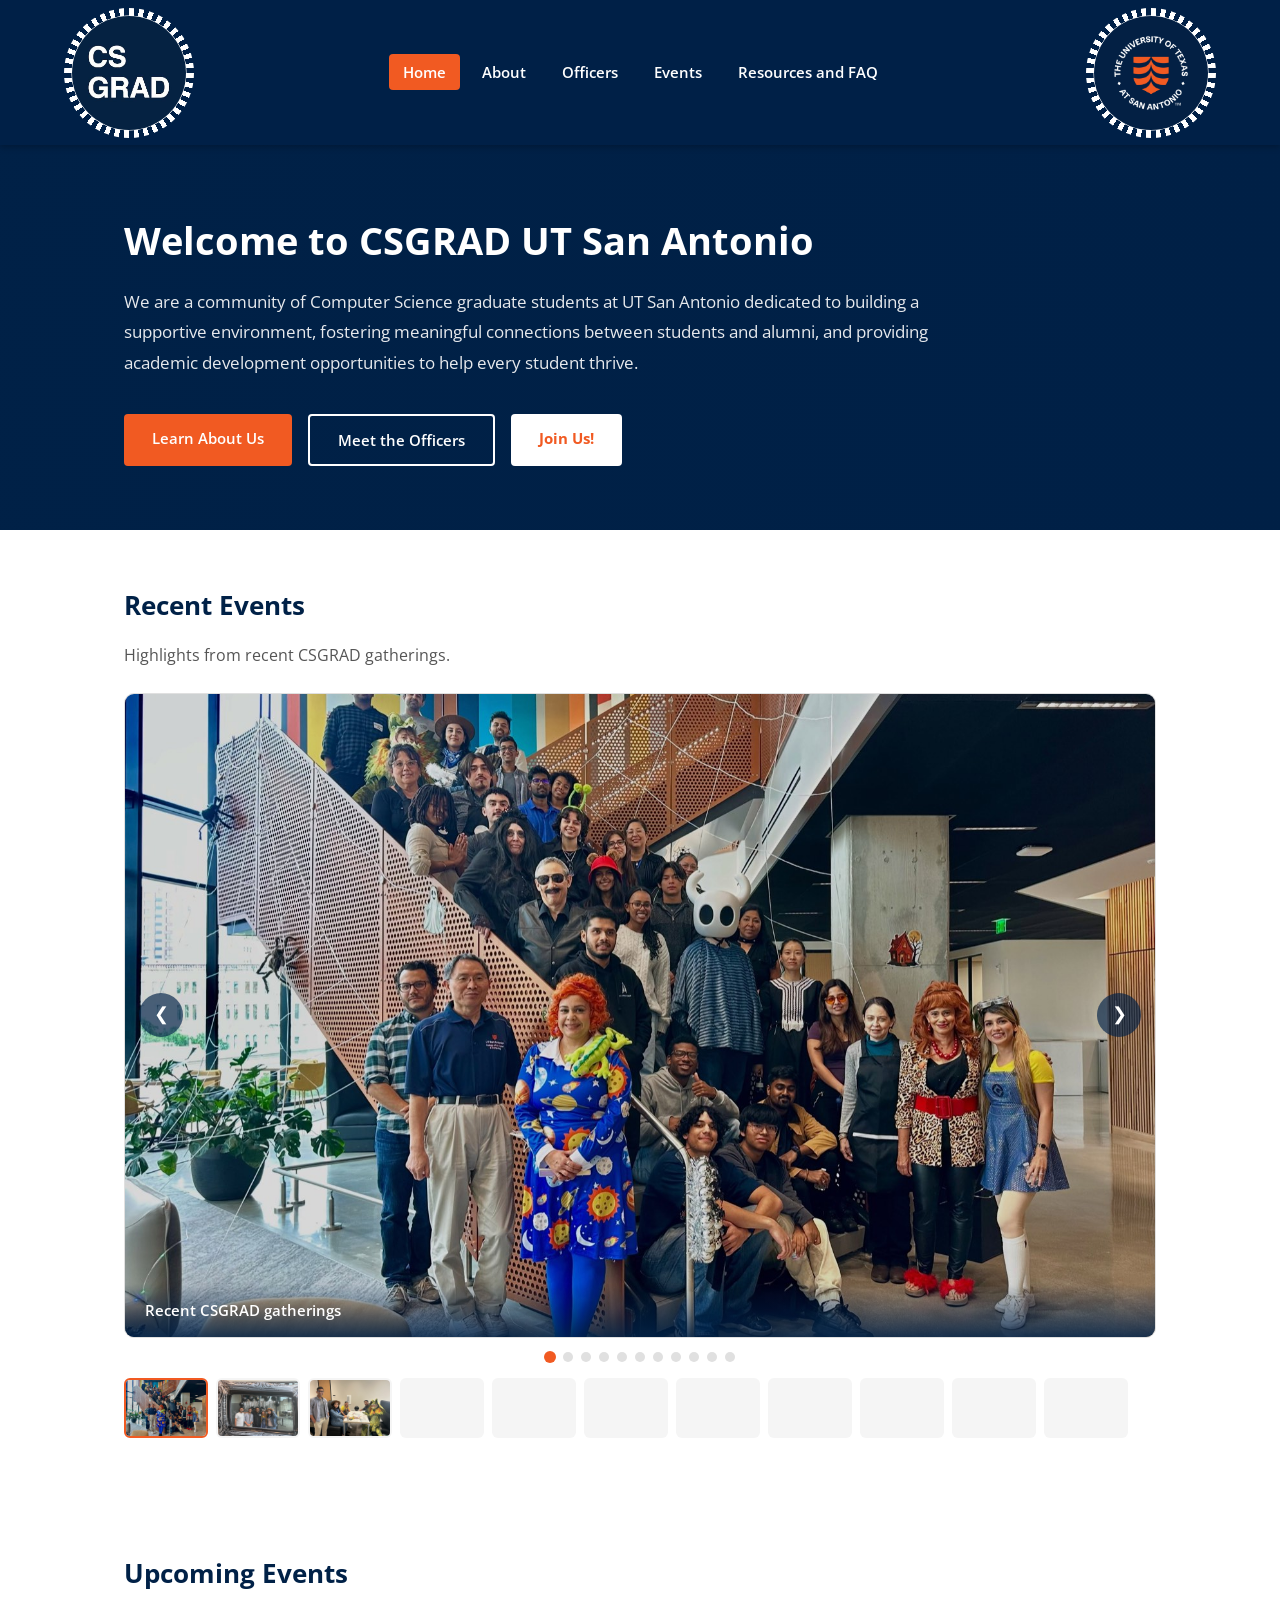
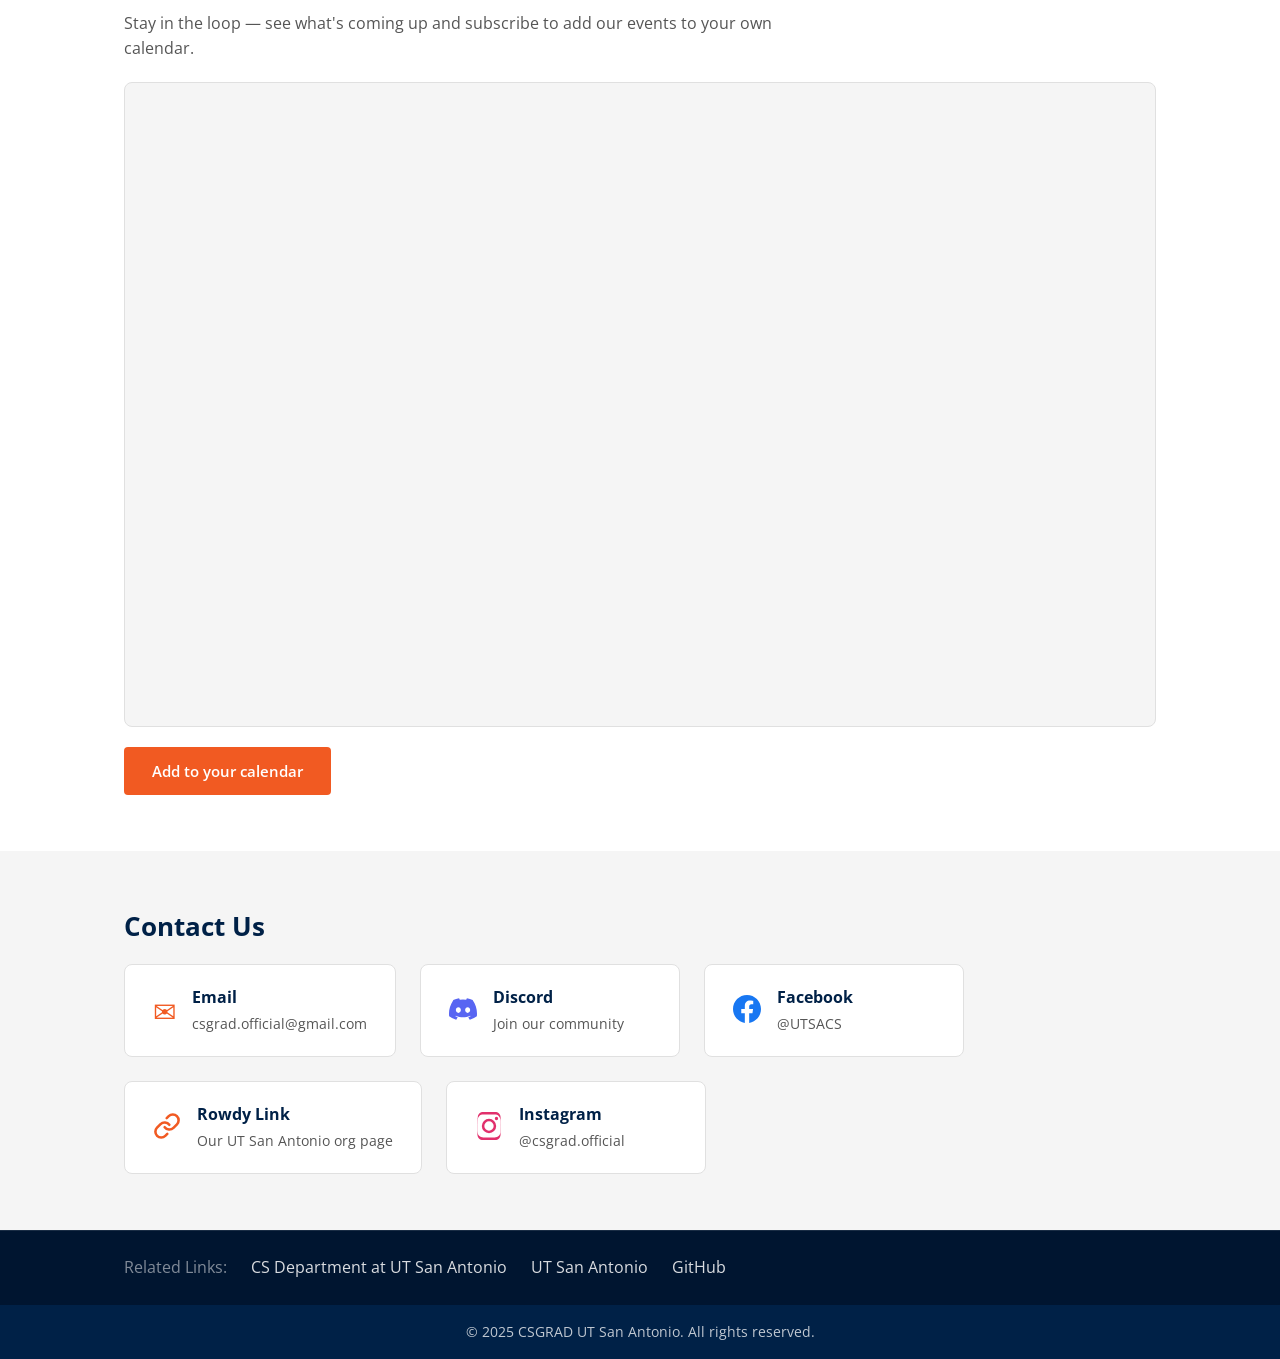
==== commit dda28da9: "Move Meditation event from home page to Past Events Co-Authored-By: Claude Opus 4.7 <noreply@anthrop" ====
--- a/index.html
+++ b/index.html
@@ -62,33 +62,6 @@
           <a href="about.html" class="btn btn-primary">Learn About Us</a>
           <a href="officers.html" class="btn btn-outline">Meet the Officers</a>
           <a href="https://forms.cloud.microsoft/r/kxCNFFy83H" class="btn btn-orange" target="_blank" rel="noopener">Join Us!</a>
-        </div>
-      </div>
-    </section>
-
-    <!-- Featured Event -->
-    <section class="section section-alt featured-event">
-      <div class="container">
-        <span class="featured-event-badge">Featured Event</span>
-        <h2>Meditation with Dr. Collin Skinner</h2>
-        <p class="events-intro">A session on relieving stress, managing pressure, and building healthy coping strategies.</p>
-        <div class="featured-event-grid">
-          <div class="featured-event-poster">
-            <img src="photos/events/meditation/poster.jpg" alt="CSGRAD Meditation session flyer — Nov 17 at 11 AM, SPII Room 210 USAA SSC Training Room, with Dr. Collin Skinner" />
-          </div>
-          <div class="featured-event-details">
-            <ul class="featured-event-meta">
-              <li><span class="meta-label">When</span><span class="meta-value">Monday, November 17, 2026</span></li>
-              <li><span class="meta-label">Time</span><span class="meta-value">11:00 a.m.</span></li>
-              <li><span class="meta-label">Where</span><span class="meta-value">SPII Room 210 &mdash; USAA SSC Training Room</span></li>
-            </ul>
-            <p>Join Dr. Collin Skinner for a session on relieving stress, managing pressure, and building healthy coping strategies as a graduate student.</p>
-            <p>Hosted by CSGRAD in collaboration with the Student Success Center.</p>
-            <p><em>Let's take a break, recharge, and learn practical ways to navigate graduate life together!</em></p>
-            <p class="featured-event-cta">
-              <a href="https://rowdylink.utsa.edu/event/12984792" class="btn btn-orange" target="_blank" rel="noopener">RSVP on Rowdy Link</a>
-            </p>
-          </div>
         </div>
       </div>
     </section>
